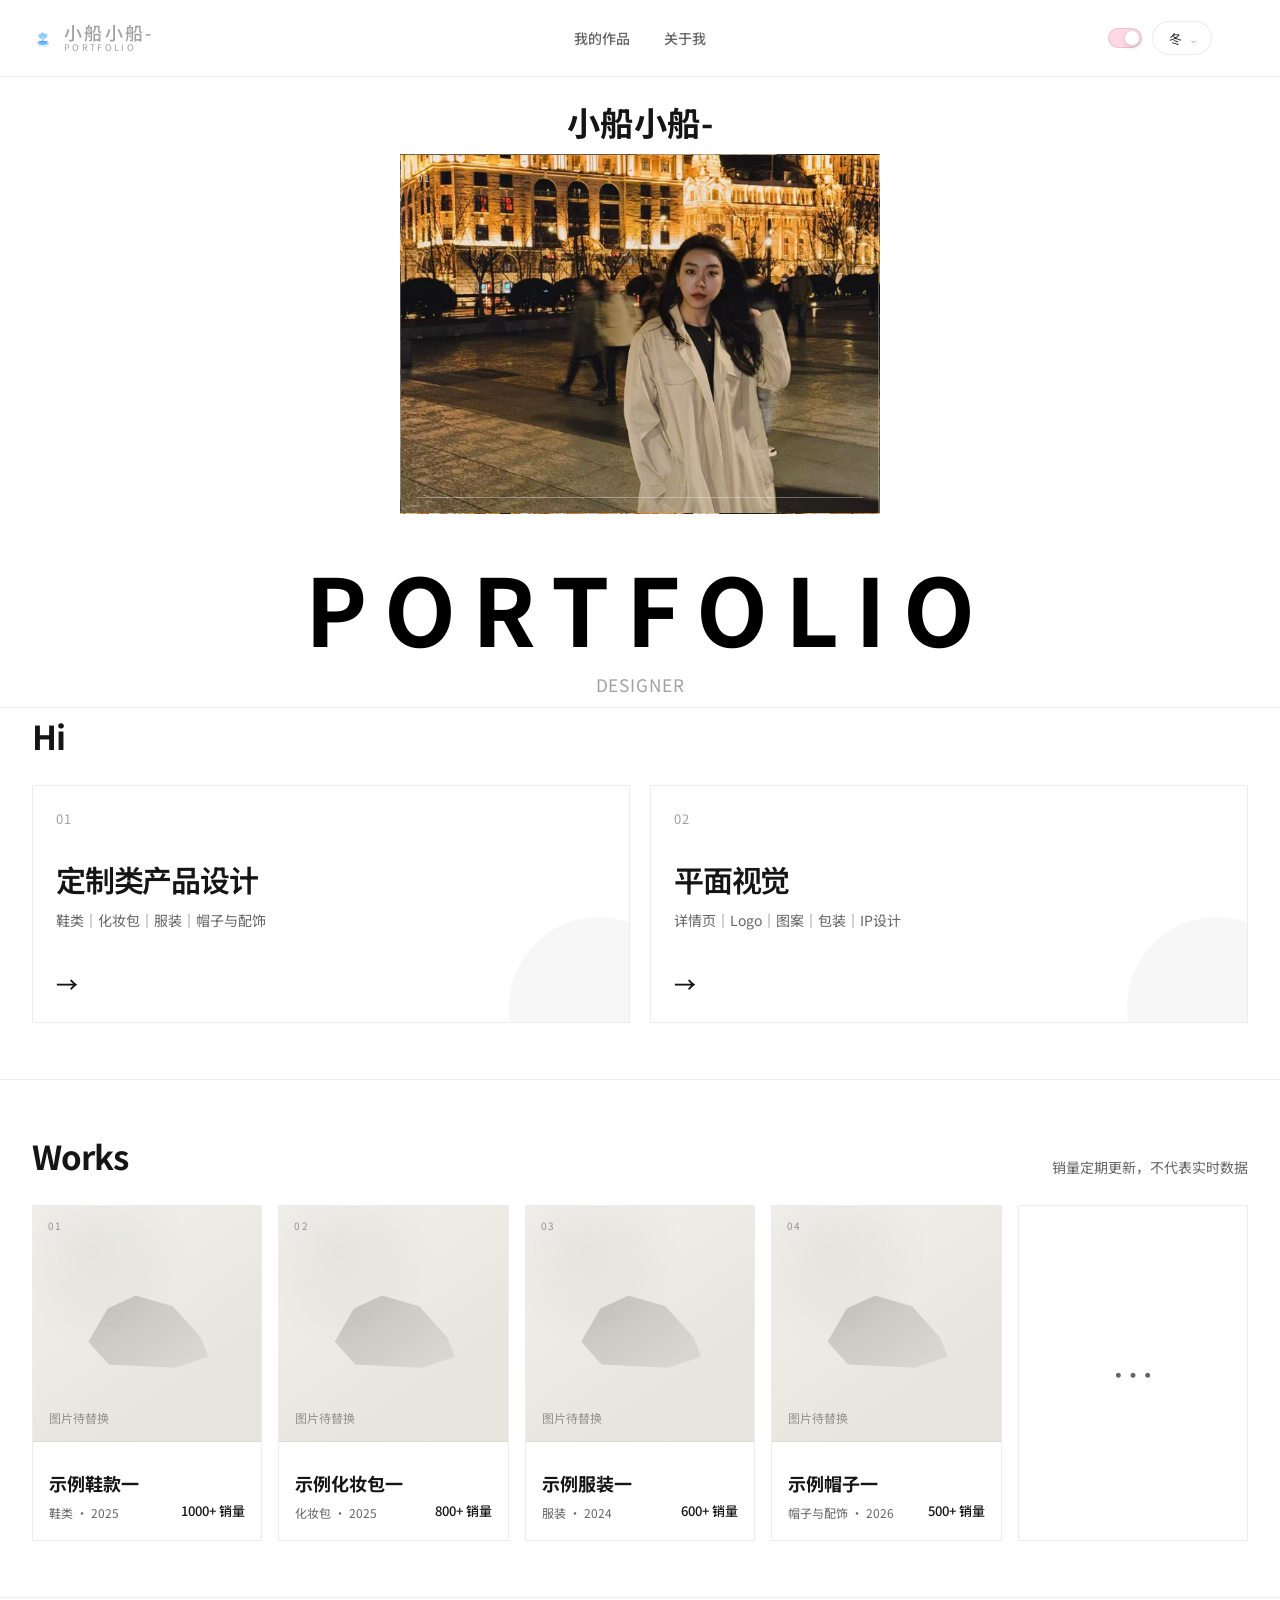
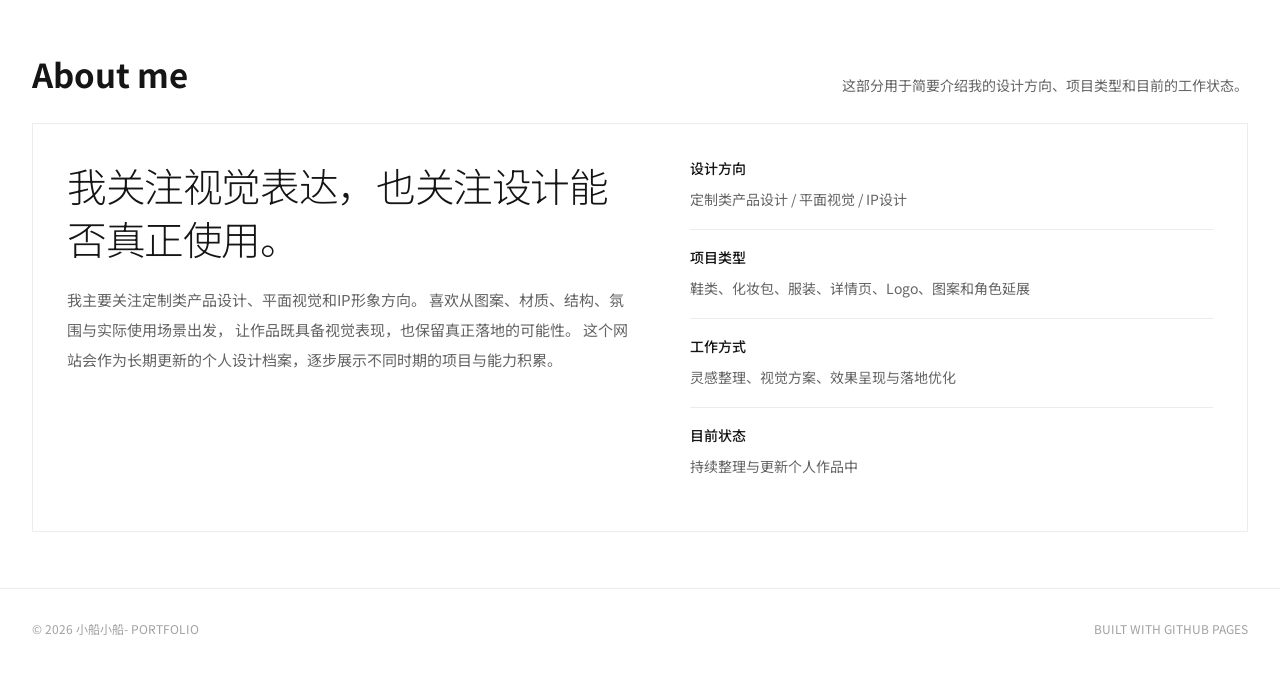
==== index.html @ ceacd6ca "Add files via upload" ====
<!DOCTYPE html>
<html lang="zh-CN">
<head>
  <meta charset="UTF-8">
  <meta name="viewport" content="width=device-width, initial-scale=1.0">
  <meta name="description" content="小船小船-个人设计作品集">
  <title>小船小船-｜设计作品集</title>
  <script>
    (() => {
      const navigation =
        performance.getEntriesByType &&
        performance.getEntriesByType("navigation")[0];

      if (navigation && navigation.type === "reload") {
        history.scrollRestoration = "manual";

        const returnToTop = () => {
          window.scrollTo(0, 0);
        };

        returnToTop();
        window.addEventListener("pageshow", returnToTop, { once: true });
        window.addEventListener("load", returnToTop, { once: true });
      }
    })();
  </script>
  <link rel="stylesheet" href="styles.css?v=20260802-two-categories-nav-v1">
  <link rel="icon" href="data:image/svg+xml,%3Csvg xmlns='http://www.w3.org/2000/svg' viewBox='0 0 64 64'%3E%3Cpath d='M13 46C15.5 49.5 21.5 52 32 52C42.5 52 48.5 49.5 51 46H13Z' fill='%236EB8FF'/%3E%3Cpath d='M18 41H46L42.5 46H21.5L18 41Z' fill='%234F9FFF'/%3E%3Cpath d='M31 18V41' stroke='%234F9FFF' stroke-width='3.6' stroke-linecap='round'/%3E%3Cpath d='M32 21C36 17.5 42 18.2 44.4 22.2C46.8 26.2 44.4 31.2 32 38C19.6 31.2 17.2 26.2 19.6 22.2C22 18.2 28 17.5 32 21Z' fill='%238ED0FF'/%3E%3Cpath d='M17 54C22 56.4 27 56.4 32 54' stroke='%23B6DEFF' stroke-width='2.8' stroke-linecap='round'/%3E%3Cpath d='M32 54C37 56.4 42 56.4 47 54' stroke='%23B6DEFF' stroke-width='2.8' stroke-linecap='round'/%3E%3Ccircle cx='32' cy='33' r='2.5' fill='%23FFF1B5'/%3E%3C/svg%3E">
</head>
<body>

<header class="site-header">
  <div class="container header-inner">
    <a class="header-brand" href="index.html" aria-label="返回首页">
  <span class="header-brand-icon" aria-hidden="true">
    <svg viewBox="0 0 64 64" fill="none" xmlns="http://www.w3.org/2000/svg">
      <path d="M13 46C15.5 49.5 21.5 52 32 52C42.5 52 48.5 49.5 51 46H13Z" fill="#6EB8FF"/>
      <path d="M18 41H46L42.5 46H21.5L18 41Z" fill="#4F9FFF"/>
      <path d="M31 18V41" stroke="#4F9FFF" stroke-width="3.6" stroke-linecap="round"/>
      <path d="M32 21C36 17.5 42 18.2 44.4 22.2C46.8 26.2 44.4 31.2 32 38C19.6 31.2 17.2 26.2 19.6 22.2C22 18.2 28 17.5 32 21Z" fill="#8ED0FF"/>
      <path d="M17 54C22 56.4 27 56.4 32 54" stroke="#B6DEFF" stroke-width="2.8" stroke-linecap="round"/>
      <path d="M32 54C37 56.4 42 56.4 47 54" stroke="#B6DEFF" stroke-width="2.8" stroke-linecap="round"/>
      <circle cx="32" cy="33" r="2.5" fill="#FFF1B5"/>
    </svg>
  </span>
  <span class="header-brand-text">
    <strong>小船小船-</strong>
    <span>PORTFOLIO</span>
  </span>
</a>

    <nav class="site-nav" id="siteNav">
      <a href="#categories">我的作品</a>
      <a href="#home-about">关于我</a>
    </nav>

    <div class="header-tools">
      <button class="season-switch" id="seasonSwitch" type="button" aria-label="切换飘散动效开关" aria-pressed="true">
        <span class="season-switch-track"><span class="season-switch-knob"></span></span>
      </button>
      <div class="season-dropdown" id="seasonDropdown">
        <button class="season-dropdown-trigger" id="seasonDropdownTrigger" type="button" aria-haspopup="listbox" aria-expanded="false">
          <span class="season-dropdown-label" id="seasonCurrentLabel">春</span>
          <span class="season-dropdown-arrow" aria-hidden="true">⌄</span>
        </button>
        <div class="season-dropdown-menu" id="seasonDropdownMenu" role="listbox" aria-label="选择季节">
          <button class="season-option" type="button" data-season="spring" role="option">春</button>
          <button class="season-option" type="button" data-season="summer" role="option">夏</button>
          <button class="season-option" type="button" data-season="autumn" role="option">秋</button>
          <button class="season-option" type="button" data-season="winter" role="option">冬</button>
        </div>
      </div>
    </div>

    <button class="menu-button" id="menuButton" type="button" aria-label="打开导航菜单">
      <span class="menu-line"></span>
    </button>
  </div>
</header>

<div
  class="season-effect-layer"
  id="seasonEffectLayer"
  aria-hidden="true"
></div>

<main id="top">

  <section class="hero">
    <div class="container hero-grid">
      <div class="hero-left">

        <h1 class="hero-name">小船小船-</h1>

        <div class="hero-photo-wrap">
          <div
            class="hero-photo"
            role="img"
            aria-label="首页个人照片"
          ></div>
          <div class="photo-bubble" id="photoBubble" hidden></div>
        </div>

        <div class="hero-lockup">
          <div class="hero-portfolio">PORTFOLIO</div>

          <div class="hero-meta">
            <span>Designer</span>
          </div>
        </div>

      </div>
    </div>
  </section>

  <section class="section" id="categories">
    <div class="container">
      <div class="section-header">
        <h2 class="section-title">Hi</h2>
      </div>

      <div class="category-grid">
        <a class="category-card" href="custom.html">
          <div class="category-number">01</div>
          <div class="category-content">
            <h3 class="category-name">定制类产品设计</h3>
            <p class="category-detail">鞋类｜化妆包｜服装｜帽子与配饰</p>
          </div>
          <div class="category-arrow">→</div>
        </a>

        <a class="category-card" href="visual.html">
          <div class="category-number">02</div>
          <div class="category-content">
            <h3 class="category-name">平面视觉</h3>
            <p class="category-detail">详情页｜Logo｜图案｜包装｜IP设计</p>
          </div>
          <div class="category-arrow">→</div>
        </a>

        
      </div>
    </div>
  </section>

  <section class="section featured-section" id="featured">
    <div class="container">
      <div class="section-header">
        <h2 class="section-title">Works</h2>
        <p class="section-description">
          销量定期更新，不代表实时数据
        </p>
      </div>

      <div
        class="product-grid"
        id="featuredProductGrid"
      ></div>

      <div
        class="products-empty"
        id="featuredProductsEmpty"
        hidden
      >
        精选产品正在整理中。
      </div>
    </div>
  </section>

  <section class="section" id="home-about">
    <div class="container">

      <div class="section-header">
        <h2 class="section-title">About me</h2>
        <p class="section-description">
          这部分用于简要介绍我的设计方向、项目类型和目前的工作状态。
        </p>
      </div>

      <div class="about-home-panel">
        <div class="about-home-grid">

          <div>
            <h3 class="about-home-title">
              我关注视觉表达，也关注设计能否真正使用。
            </h3>

            <p class="about-home-copy">
              我主要关注定制类产品设计、平面视觉和IP形象方向。
              喜欢从图案、材质、结构、氛围与实际使用场景出发，
              让作品既具备视觉表现，也保留真正落地的可能性。
              这个网站会作为长期更新的个人设计档案，逐步展示不同时期的项目与能力积累。
            </p>
          </div>

          <div class="about-home-list">

            <div class="about-home-item">
              <strong>设计方向</strong>
              <span>定制类产品设计 / 平面视觉 / IP设计</span>
            </div>

            <div class="about-home-item">
              <strong>项目类型</strong>
              <span>鞋类、化妆包、服装、详情页、Logo、图案和角色延展</span>
            </div>

            <div class="about-home-item">
              <strong>工作方式</strong>
              <span>灵感整理、视觉方案、效果呈现与落地优化</span>
            </div>

            <div class="about-home-item">
              <strong>目前状态</strong>
              <span>持续整理与更新个人作品中</span>
            </div>

          </div>
        </div>
      </div>

    </div>
  </section>


</main>

<footer class="site-footer">
  <div class="container footer-inner">
    <span>© <span id="currentYear"></span> 小船小船- PORTFOLIO</span>
    <span>BUILT WITH GITHUB PAGES</span>
  </div>
</footer>
<script src="script.js?v=20260801-bubble-random-cute-v1"></script>
<script src="seasonal-effects.js?v=20260801-home-update-v2"></script>
<script src="products-data.js?v=20260801-modal-v2"></script>
<script src="products-ui.js?v=20260801-home-update-v2"></script>

</body>
</html>
---- styles.css ----
@import url("https://fonts.googleapis.com/css2?family=Noto+Sans+SC:wght@300;400;500;600;700;800&display=swap");

:root {
  --font-sans: "Noto Sans SC", "Source Han Sans SC", "Noto Sans CJK SC", "思源黑体 CN", "思源黑体", "PingFang SC", "Microsoft YaHei", sans-serif;
  --weight-light: 300;
  --weight-regular: 400;
  --weight-medium: 500;
  --weight-semibold: 600;
  --weight-bold: 700;

  --bg: #f6f5f1;
  --bg-deep: #efede7;
  --panel: #ffffff;
  --panel-2: #f1efe9;

  --text: #171717;
  --text-soft: rgba(23, 23, 23, 0.62);
  --text-faint: rgba(23, 23, 23, 0.38);

  --line: rgba(23, 23, 23, 0.10);
  --line-strong: rgba(23, 23, 23, 0.20);
  --accent: #171717;

  --max-width: 1440px;
}

* {
  box-sizing: border-box;
}

html {
  scroll-behavior: smooth;
}

body {
  margin: 0;
  overflow-x: hidden;
  background:
    radial-gradient(circle at 72% 8%, rgba(255,255,255,0.035), transparent 30%),
    var(--bg);
  color: var(--text);
  font-family: var(--font-sans);
  font-weight: var(--weight-regular);
  font-synthesis: none;
  -webkit-font-smoothing: antialiased;
  -moz-osx-font-smoothing: grayscale;
}

body.menu-open {
  overflow: hidden;
}

a {
  color: inherit;
  text-decoration: none;
}

img {
  display: block;
  width: 100%;
}

button {
  color: inherit;
  font: inherit;
}

.container {
  width: min(var(--max-width), calc(100% - 64px));
  margin: 0 auto;
}

.site-header {
  position: sticky;
  top: 0;
  z-index: 100;
  background: rgba(11, 11, 14, 0.86);
  border-bottom: 1px solid var(--line);
  backdrop-filter: blur(16px);
}

.header-inner {
  min-height: 76px;
  display: flex;
  align-items: center;
  justify-content: space-between;
  gap: 32px;
}

.header-brand {
  display: inline-flex;
  align-items: baseline;
  gap: 12px;
  white-space: nowrap;
}

.header-brand strong {
  font-family: var(--font-sans);
  font-size: 22px;
  font-weight: var(--weight-medium);
}

.header-brand span {
  color: var(--text-faint);
  font-size: 9px;
  letter-spacing: 0.26em;
}

.site-nav {
  display: flex;
  align-items: center;
  gap: 34px;
}

.site-nav a {
  position: relative;
  color: var(--text-soft);
  font-size: 14px;
  transition: color 0.25s ease;
}

.site-nav a::after {
  content: "";
  position: absolute;
  left: 0;
  right: 100%;
  bottom: -9px;
  height: 1px;
  background: var(--text);
  transition: right 0.25s ease;
}

.site-nav a:hover,
.site-nav a[aria-current="page"] {
  color: var(--text);
}

.site-nav a:hover::after,
.site-nav a[aria-current="page"]::after {
  right: 0;
}

.menu-button {
  width: 42px;
  height: 42px;
  display: none;
  align-items: center;
  justify-content: center;
  padding: 0;
  background: transparent;
  border: 1px solid var(--line);
  border-radius: 50%;
  cursor: pointer;
}

.menu-line,
.menu-line::before,
.menu-line::after {
  width: 17px;
  height: 1px;
  display: block;
  background: var(--text);
}

.menu-line {
  position: relative;
}

.menu-line::before,
.menu-line::after {
  content: "";
  position: absolute;
  left: 0;
}

.menu-line::before { top: -5px; }
.menu-line::after { top: 5px; }

.hero {
  min-height: 520px;
  padding: 74px 0 64px;
  display: flex;
  align-items: center;
  border-bottom: 1px solid var(--line);
}

.hero-grid {
  width: 100%;
  display: grid;
  grid-template-columns: minmax(390px, 0.76fr) minmax(620px, 1.24fr);
  gap: clamp(72px, 8vw, 132px);
  align-items: center;
}

/*
  左侧新版式：
  上方为照片，下方为小型个人署名。
*/
.hero-left {
  padding-left: clamp(34px, 4vw, 72px);
  display: flex;
  flex-direction: column;
  align-items: flex-start;
  gap: 30px;
}

.hero-photo {
  position: relative;
  width: min(100%, 340px);
  aspect-ratio: 4 / 3;
  overflow: hidden;
  background:
    linear-gradient(
      to bottom,
      rgba(0, 0, 0, 0.02),
      rgba(0, 0, 0, 0.26)
    ),
    url("images/home-photo.jpg"),
    radial-gradient(
      circle at 38% 25%,
      rgba(255, 255, 255, 0.13),
      transparent 42%
    ),
    linear-gradient(
      145deg,
      #2b2b31,
      #111115 72%
    );
  background-position: center;
  background-size: cover;
  border: 1px solid var(--line);
}

.hero-photo::before {
  content: "01";
  position: absolute;
  top: 15px;
  left: 16px;
  color: var(--text-faint);
  font-size: 10px;
  letter-spacing: 0.14em;
}

.hero-photo::after {
  content: "";
  position: absolute;
  left: 16px;
  right: 16px;
  bottom: 15px;
  height: 1px;
  background: rgba(255, 255, 255, 0.13);
}

.hero-lockup {
  width: min(100%, 245px);
  min-height: 0;
  margin-left: clamp(42px, 4.6vw, 78px);
  padding: 0;
  display: flex;
  flex-direction: column;
  align-items: flex-start;
  justify-content: flex-start;
  border-left: 0;
}

.hero-name {
  margin: 0 0 11px;
  font-size: clamp(30px, 2.6vw, 42px);
  line-height: 1;
  font-weight: var(--weight-bold);
  letter-spacing: 0.015em;
}

.hero-portfolio {
  color: var(--text-soft);
  font-size: clamp(15px, 1.1vw, 18px);
  line-height: 1;
  letter-spacing: 0.30em;
}

.hero-meta {
  margin-top: 29px;
  display: flex;
  align-items: center;
  gap: 15px;
  color: var(--text-faint);
  font-size: 10px;
  letter-spacing: 0.13em;
  text-transform: uppercase;
}

.hero-meta span + span::before {
  content: "";
  width: 28px;
  height: 1px;
  display: inline-block;
  margin-right: 18px;
  vertical-align: middle;
  background: var(--line-strong);
}

.hero-kicker,
.eyebrow {
  margin-bottom: 18px;
  color: var(--text-faint);
  font-size: 12px;
  letter-spacing: 0.18em;
  text-transform: uppercase;
}

.hero-heading {
  max-width: 790px;
  margin: 0 0 27px;
  font-family: var(--font-sans);
  font-size: clamp(42px, 4.6vw, 70px);
  line-height: 1.18;
  font-weight: var(--weight-light);
  letter-spacing: -0.045em;
}

.hero-description {
  max-width: 650px;
  margin: 0 0 32px;
  color: var(--text-soft);
  font-size: 16px;
  line-height: 2;
}

.hero-actions {
  display: flex;
  align-items: center;
  gap: 14px;
  flex-wrap: wrap;
}

.button {
  min-width: 140px;
  min-height: 48px;
  display: inline-flex;
  align-items: center;
  justify-content: center;
  gap: 11px;
  padding: 0 22px;
  border: 1px solid var(--line);
  border-radius: 999px;
  font-size: 14px;
  transition:
    transform 0.25s ease,
    background 0.25s ease,
    border-color 0.25s ease;
}

.button:hover {
  transform: translateY(-2px);
  background: var(--panel);
  border-color: var(--line-strong);
}

.button-primary {
  color: #111;
  background: var(--text);
  border-color: var(--text);
}

.button-primary:hover {
  background: #fff;
  border-color: #fff;
}

.section {
  padding: 64px 0;
}

.section-header {
  margin-bottom: 28px;
  display: flex;
  align-items: flex-end;
  justify-content: space-between;
  gap: 36px;
}

.section-title {
  margin: 0;
  font-size: 33px;
  line-height: 1.25;
  font-weight: var(--weight-bold);
  letter-spacing: -0.03em;
}

.section-description {
  max-width: 600px;
  margin: 0;
  color: var(--text-soft);
  font-size: 14px;
  line-height: 1.85;
}

.category-grid {
  display: grid;
  grid-template-columns: repeat(4, 1fr);
  gap: 17px;
}

.category-card {
  position: relative;
  min-height: 255px;
  padding: 23px;
  display: flex;
  flex-direction: column;
  justify-content: space-between;
  overflow: hidden;
  background: linear-gradient(180deg, #16161b 0%, #101014 100%);
  border: 1px solid var(--line);
  transition:
    transform 0.3s ease,
    background 0.3s ease,
    border-color 0.3s ease;
}

.category-card::after {
  content: "";
  position: absolute;
  right: -60px;
  bottom: -75px;
  width: 180px;
  height: 180px;
  border-radius: 50%;
  background: rgba(255,255,255,0.025);
  transition: transform 0.35s ease, background 0.35s ease;
}

.category-card:hover {
  transform: translateY(-5px);
  background: linear-gradient(180deg, #1a1a20 0%, #121217 100%);
  border-color: var(--line-strong);
}

.category-card:hover::after {
  transform: scale(1.25);
  background: rgba(255,255,255,0.045);
}

.category-number,
.category-content,
.category-arrow {
  position: relative;
  z-index: 2;
}

.category-number {
  color: var(--text-faint);
  font-size: 13px;
  letter-spacing: 0.10em;
}

.category-name {
  margin: 0 0 12px;
  font-size: 30px;
  line-height: 1.15;
  font-weight: var(--weight-semibold);
  letter-spacing: -0.04em;
}

.category-detail {
  margin: 0;
  color: var(--text-soft);
  font-size: 14px;
  line-height: 1.8;
}

.category-arrow {
  color: var(--accent);
  font-size: 22px;
  transition: transform 0.25s ease;
}

.category-card:hover .category-arrow {
  transform: translateX(7px);
}

.featured-section {
  background: var(--bg-deep);
  border-top: 1px solid var(--line);
  border-bottom: 1px solid var(--line);
}

.product-grid {
  display: grid;
  grid-template-columns: repeat(4, minmax(0, 1fr));
  gap: 14px;
}

.product-card {
  overflow: hidden;
  background: var(--panel);
  border: 1px solid var(--line);
  transition: transform 0.3s ease, border-color 0.3s ease;
}

.product-card:hover {
  transform: translateY(-5px);
  border-color: var(--line-strong);
}

.product-image {
  position: relative;
  aspect-ratio: 1 / 1.05;
  overflow: hidden;
  background:
    radial-gradient(circle at 24% 18%, rgba(214,208,196,0.18), transparent 36%),
    linear-gradient(145deg, #29292f, #111115 70%);
  border-bottom: 1px solid var(--line);
}

.product-index {
  position: absolute;
  top: 15px;
  left: 15px;
  z-index: 4;
  color: var(--text-faint);
  font-size: 10px;
  letter-spacing: 0.12em;
}

.product-placeholder {
  position: absolute;
  left: 50%;
  top: 52%;
  width: 74%;
  height: 54%;
  transform: translate(-50%, -50%);
  background: linear-gradient(140deg, #5b5b5b, #151515 72%);
  clip-path: polygon(
    3% 64%, 18% 35%, 40% 23%, 69% 34%,
    91% 62%, 99% 81%, 72% 91%, 20% 88%
  );
  filter: drop-shadow(0 24px 20px rgba(0,0,0,0.55));
}

.product-card:nth-child(2n) .product-placeholder {
  background: linear-gradient(140deg, #747474, #1a1a1a 72%);
}

.product-card:nth-child(3n) .product-placeholder {
  transform: translate(-50%, -50%) rotate(-4deg);
}

.product-info {
  padding: 15px 15px 17px;
}

.product-title {
  margin: 0 0 8px;
  font-size: 16px;
  line-height: 1.4;
  font-weight: var(--weight-medium);
}

.product-meta {
  display: flex;
  align-items: center;
  justify-content: space-between;
  gap: 12px;
  color: var(--text-soft);
  font-size: 11px;
}

.method-grid {
  display: grid;
  grid-template-columns: 1.25fr repeat(3, 1fr);
  gap: 16px;
}

.method-intro,
.method-card {
  min-height: 260px;
  padding: 28px;
  border: 1px solid var(--line);
  background: var(--panel);
}

.method-intro {
  display: flex;
  flex-direction: column;
  justify-content: space-between;
  background: var(--text);
  color: #111;
}

.method-intro h3 {
  max-width: 420px;
  margin: 0;
  font-family: var(--font-sans);
  font-size: clamp(34px, 3vw, 50px);
  line-height: 1.25;
  font-weight: var(--weight-light);
}

.method-intro p,
.method-card p {
  margin: 0;
  font-size: 13px;
  line-height: 1.9;
}

.method-intro p {
  max-width: 420px;
  color: rgba(17,17,17,0.62);
}

.method-card {
  display: flex;
  flex-direction: column;
}

.method-index {
  margin-bottom: auto;
  color: var(--text-faint);
  font-size: 11px;
  letter-spacing: 0.12em;
}

.method-card h3 {
  margin: 0 0 14px;
  font-size: 22px;
  font-weight: var(--weight-semibold);
}

.method-card p {
  color: var(--text-soft);
}

.about-strip {
  padding: 78px 0 90px;
  border-top: 1px solid var(--line);
}

.about-grid {
  display: grid;
  grid-template-columns: 0.85fr 1.35fr;
  gap: 90px;
  align-items: start;
}

.about-label {
  color: var(--text-faint);
  font-size: 11px;
  letter-spacing: 0.16em;
  text-transform: uppercase;
}

.about-title {
  max-width: 820px;
  margin: 0 0 24px;
  font-family: var(--font-sans);
  font-size: clamp(38px, 4.1vw, 64px);
  line-height: 1.24;
  font-weight: var(--weight-light);
  letter-spacing: -0.04em;
}

.about-copy {
  max-width: 720px;
  margin: 0;
  color: var(--text-soft);
  font-size: 15px;
  line-height: 2;
}



/* =========================
   首页关于我（恢复第一版排版）
========================= */

.about-home-panel {
  padding: 34px;
  background: linear-gradient(180deg, #141419 0%, #101014 100%);
  border: 1px solid var(--line);
}

.about-home-grid {
  display: grid;
  grid-template-columns: 1.08fr 1fr;
  gap: 58px;
}

.about-home-title {
  max-width: 570px;
  margin: 0 0 20px;
  font-family: var(--font-sans);
  font-size: clamp(30px, 3.1vw, 49px);
  line-height: 1.35;
  font-weight: var(--weight-light);
  letter-spacing: -0.035em;
}

.about-home-copy {
  max-width: 650px;
  margin: 0;
  color: var(--text-soft);
  font-size: 15px;
  line-height: 2;
}

.about-home-list {
  display: grid;
  gap: 0;
}

.about-home-item {
  padding: 17px 0;
  border-bottom: 1px solid var(--line);
}

.about-home-item:first-child {
  padding-top: 0;
}

.about-home-item:last-child {
  border-bottom: 0;
}

.about-home-item strong {
  display: block;
  margin-bottom: 8px;
  font-size: 14px;
  font-weight: 500;
}

.about-home-item span {
  color: var(--text-soft);
  font-size: 14px;
  line-height: 1.8;
}

.site-footer {
  padding: 31px 0 40px;
  color: var(--text-faint);
  font-size: 12px;
  border-top: 1px solid var(--line);
}

.footer-inner {
  display: flex;
  align-items: center;
  justify-content: space-between;
  gap: 30px;
}

.page-hero {
  padding: 80px 0 56px;
  border-bottom: 1px solid var(--line);
}

.breadcrumb {
  margin-bottom: 28px;
  color: var(--text-faint);
  font-size: 12px;
  letter-spacing: 0.08em;
}

.page-title {
  max-width: 900px;
  margin: 0 0 22px;
  font-family: var(--font-sans);
  font-size: clamp(48px, 5.5vw, 82px);
  line-height: 1.08;
  font-weight: var(--weight-light);
  letter-spacing: -0.05em;
}

.page-intro {
  max-width: 680px;
  margin: 0;
  color: var(--text-soft);
  font-size: 16px;
  line-height: 2;
}

.subcategory-grid {
  display: grid;
  grid-template-columns: repeat(4, 1fr);
  gap: 16px;
}

.subcategory-card {
  min-height: 230px;
  padding: 24px;
  display: flex;
  flex-direction: column;
  justify-content: space-between;
  background: var(--panel);
  border: 1px solid var(--line);
}

.subcategory-card span {
  color: var(--text-faint);
  font-size: 11px;
  letter-spacing: 0.12em;
}

.subcategory-card h2 {
  margin: 0 0 12px;
  font-size: 28px;
  font-weight: var(--weight-semibold);
}

.subcategory-card p {
  margin: 0;
  color: var(--text-soft);
  font-size: 14px;
  line-height: 1.8;
}

.placeholder-grid {
  display: grid;
  grid-template-columns: repeat(3, 1fr);
  gap: 16px;
}

.placeholder-card {
  min-height: 290px;
  padding: 22px;
  display: flex;
  flex-direction: column;
  justify-content: flex-end;
  background:
    radial-gradient(circle at 30% 20%, rgba(255,255,255,0.09), transparent 40%),
    linear-gradient(145deg, #26262d, #101014 72%);
  border: 1px solid var(--line);
}

.placeholder-card h3 {
  margin: 0 0 7px;
  font-size: 20px;
  font-weight: var(--weight-medium);
}

.placeholder-card p {
  margin: 0;
  color: var(--text-soft);
  font-size: 13px;
  line-height: 1.7;
}

.about-page-grid {
  display: grid;
  grid-template-columns: 0.9fr 1.3fr;
  gap: 80px;
}

.about-facts {
  display: grid;
  gap: 0;
}

.about-fact {
  padding: 18px 0;
  border-top: 1px solid var(--line);
}

.about-fact strong {
  display: block;
  margin-bottom: 7px;
  font-size: 14px;
}

.about-fact span {
  color: var(--text-soft);
  font-size: 14px;
  line-height: 1.8;
}

@media (max-width: 1180px) {
  .hero-grid {
    grid-template-columns: 1fr;
    gap: 54px;
  }

  .hero-left {
    padding-left: 0;
    max-width: 420px;
  }

  .hero-lockup {
    margin-left: 52px;
  }

  .category-grid,
  .subcategory-grid {
    grid-template-columns: repeat(2, 1fr);
  }

  .product-grid {
    grid-template-columns: repeat(3, 1fr);
  }

  .method-grid {
    grid-template-columns: repeat(2, 1fr);
  }

  .placeholder-grid {
    grid-template-columns: repeat(2, 1fr);
  }

  .about-grid,
  .about-page-grid,
  .about-home-grid {
    gap: 54px;
  }
}

@media (max-width: 760px) {
  .container {
    width: min(100%, calc(100% - 28px));
  }

  .header-inner {
    min-height: 70px;
  }

  .site-nav {
    position: fixed;
    top: 70px;
    left: 0;
    right: 0;
    max-height: 0;
    overflow: hidden;
    display: flex;
    align-items: flex-start;
    flex-direction: column;
    gap: 0;
    background: var(--bg);
    border-bottom: 1px solid var(--line);
    transition: max-height 0.35s ease;
  }

  .site-nav.open {
    max-height: 320px;
  }

  .site-nav a {
    width: 100%;
    padding: 18px 22px;
    border-top: 1px solid var(--line);
  }

  .site-nav a::after {
    display: none;
  }

  .menu-button {
    display: inline-flex;
  }

  .hero {
    min-height: auto;
    padding: 52px 0 46px;
  }

  .hero-grid {
    gap: 44px;
  }

  .hero-left {
    width: 100%;
    max-width: 390px;
    padding-left: 0;
    gap: 24px;
  }

  .hero-photo {
    width: 100%;
  }

  .hero-lockup {
    width: 230px;
    margin-left: 28px;
  }

  .hero-name {
    font-size: 33px;
  }

  .hero-heading {
    font-size: 41px;
  }

  .hero-description {
    font-size: 15px;
  }

  .section {
    padding: 46px 0;
  }

  .section-header {
    align-items: flex-start;
    flex-direction: column;
    gap: 14px;
  }

  .section-title {
    font-size: 29px;
  }

  .category-grid,
  .subcategory-grid,
  .product-grid,
  .method-grid,
  .placeholder-grid,
  .about-grid,
  .about-page-grid,
  .about-home-grid {
    grid-template-columns: 1fr;
  }

  .category-card,
  .subcategory-card {
    min-height: 220px;
  }

  .product-grid {
    gap: 12px;
  }

  .product-image {
    aspect-ratio: 1 / 0.82;
  }

  .method-intro,
  .method-card {
    min-height: 240px;
  }

  .page-hero {
    padding: 58px 0 44px;
  }

  .page-title {
    font-size: 50px;
  }

  #home-about .section-header {
    margin-bottom: 18px;
  }

  .about-home-panel {
    padding: 23px;
  }

  .footer-inner {
    align-items: flex-start;
    flex-direction: column;
    gap: 10px;
  }
}


/* 全站思源黑体字重层级 */
p,
span,
a,
button {
  font-family: var(--font-sans);
}

.hero-kicker,
.eyebrow,
.hero-portfolio,
.hero-meta,
.category-number,
.product-index,
.product-meta,
.breadcrumb,
.about-label,
.section-description,
.category-detail,
.page-intro,
.about-copy,
.about-home-copy,
.about-home-item span {
  font-weight: var(--weight-regular);
}

.site-nav a,
.button,
.category-arrow,
.about-home-item strong,
.about-fact strong {
  font-weight: var(--weight-medium);
}


/* 首页精选区域：最终网格覆盖，防止旧样式或缓存导致列数错误 */
.product-grid {
  grid-template-columns: repeat(4, minmax(0, 1fr)) !important;
}

@media (max-width: 1100px) {
  .product-grid {
    grid-template-columns: repeat(2, minmax(0, 1fr)) !important;
  }
}

@media (max-width: 760px) {
  .product-grid {
    grid-template-columns: 1fr !important;
  }
}


/* =========================
   全站产品卡片
========================= */

.product-grid,
.custom-product-grid {
  display: grid;
  grid-template-columns:
    repeat(4, minmax(0, 1fr));
  gap: 16px;
}

.portfolio-product-card {
  min-width: 0;
  padding: 0;
  overflow: hidden;
  color: inherit;
  text-align: left;
  background: var(--panel);
  border: 1px solid var(--line);
  cursor: pointer;
  transition:
    transform 0.3s ease,
    background 0.3s ease,
    border-color 0.3s ease;
}

.portfolio-product-card:hover {
  transform: translateY(-5px);
  background: var(--panel-2);
  border-color: var(--line-strong);
}

.portfolio-product-image {
  position: relative;
  aspect-ratio: 1 / 1.03;
  overflow: hidden;
  background:
    radial-gradient(
      circle at 25% 18%,
      rgba(255, 255, 255, 0.11),
      transparent 38%
    ),
    linear-gradient(
      145deg,
      #27272d,
      #101014 72%
    );
  border-bottom: 1px solid var(--line);
}

.portfolio-product-image img {
  width: 100%;
  height: 100%;
  object-fit: cover;
}

.portfolio-product-rank {
  position: absolute;
  top: 15px;
  left: 15px;
  z-index: 3;
  color: var(--text-faint);
  font-size: 10px;
  line-height: 1;
  letter-spacing: 0.12em;
}

.portfolio-product-placeholder,
.drawer-image-placeholder {
  width: 100%;
  height: 100%;
  display: flex;
  align-items: center;
  justify-content: center;
  color: var(--text-faint);
  font-size: 12px;
}

.portfolio-product-placeholder::before {
  content: "";
  width: 56%;
  height: 46%;
  background:
    linear-gradient(
      145deg,
      rgba(255, 255, 255, 0.24),
      rgba(255, 255, 255, 0.03)
    );
  clip-path:
    polygon(
      4% 67%,
      19% 36%,
      41% 24%,
      70% 34%,
      92% 63%,
      98% 81%,
      72% 91%,
      20% 88%
    );
  filter:
    drop-shadow(
      0 22px 18px
      rgba(0, 0, 0, 0.45)
    );
}

.portfolio-product-placeholder span {
  position: absolute;
  left: 16px;
  bottom: 15px;
}

.portfolio-product-info {
  min-height: 98px;
  padding: 17px 16px 18px;
  display: grid;
  grid-template-columns:
    minmax(0, 1fr) auto;
  gap: 18px;
  align-items: end;
}

.portfolio-product-left {
  min-width: 0;
}

.portfolio-product-name {
  margin: 0 0 8px;
  overflow: hidden;
  font-size: 18px;
  line-height: 1.35;
  font-weight: var(--weight-bold);
  text-overflow: ellipsis;
  white-space: nowrap;
}

.portfolio-product-meta {
  color: var(--text-soft);
  font-size: 12px;
  line-height: 1.5;
  font-weight: var(--weight-regular);
}

.portfolio-product-sales {
  padding-bottom: 1px;
  color: var(--text);
  font-size: 13px;
  line-height: 1.5;
  font-weight: var(--weight-medium);
  white-space: nowrap;
}

.products-empty {
  padding: 90px 20px;
  color: var(--text-soft);
  text-align: center;
  background: var(--panel);
  border: 1px solid var(--line);
  font-size: 14px;
}

/* =========================
   定制类产品页面
========================= */

.custom-page-head {
  padding: 72px 0 52px;
  border-bottom: 1px solid var(--line);
}

.custom-page-head .breadcrumb {
  margin-bottom: 34px;
  display: flex;
  align-items: center;
  gap: 10px;
}

.custom-head-grid {
  display: grid;
  grid-template-columns: 1.1fr 0.9fr;
  gap: 80px;
  align-items: end;
}

.custom-page-title {
  margin: 0;
  font-size: clamp(48px, 5.4vw, 82px);
  line-height: 1.08;
  font-weight: var(--weight-light);
  letter-spacing: -0.045em;
}

.custom-page-intro {
  max-width: 590px;
  margin: 0;
  color: var(--text-soft);
  font-size: 15px;
  line-height: 2;
}

.custom-products-section {
  min-height: 620px;
  padding: 38px 0 84px;
}

.custom-filter {
  margin-bottom: 34px;
  display: flex;
  align-items: center;
  gap: 10px;
  overflow-x: auto;
  scrollbar-width: none;
}

.custom-filter::-webkit-scrollbar {
  display: none;
}

.custom-filter-button {
  flex: 0 0 auto;
  min-height: 42px;
  padding: 0 20px;
  color: var(--text-soft);
  background: transparent;
  border: 1px solid var(--line);
  border-radius: 999px;
  font-size: 14px;
  font-weight: var(--weight-medium);
  cursor: pointer;
  transition:
    color 0.25s ease,
    background 0.25s ease,
    border-color 0.25s ease;
}

.custom-filter-button:hover {
  color: var(--text);
  border-color: var(--line-strong);
}

.custom-filter-button.active {
  color: #111;
  background: var(--text);
  border-color: var(--text);
}

/* =========================
   产品详情居中弹窗
========================= */

body.modal-open {
  overflow: hidden;
}

.product-modal-layer[hidden] {
  display: none;
}

.product-modal-layer {
  position: fixed;
  inset: 0;
  z-index: 300;
}

.product-modal-backdrop {
  position: absolute;
  inset: 0;
  width: 100%;
  height: 100%;
  padding: 0;
  background: rgba(0, 0, 0, 0);
  border: 0;
  transition: background 0.3s ease;
}

.product-modal {
  --modal-shift-x: 0px;
  --modal-shift-y: 0px;

  position: absolute;
  top: 50%;
  left: 50%;
  width: min(620px, calc(100vw - 48px));
  max-height: min(88vh, 860px);
  overflow-y: auto;
  background: #101014;
  border: 1px solid var(--line-strong);
  box-shadow:
    0 28px 90px
    rgba(0, 0, 0, 0.56);
  opacity: 0;
  transform:
    translate(
      calc(-50% + var(--modal-shift-x)),
      calc(-50% + var(--modal-shift-y))
    )
    scale(0.46);
  transition:
    transform 0.3s cubic-bezier(0.2, 0.8, 0.2, 1),
    opacity 0.22s ease;
}

.product-modal-layer.open
.product-modal-backdrop {
  background: rgba(0, 0, 0, 0.68);
}

.product-modal-layer.open
.product-modal {
  opacity: 1;
  transform:
    translate(-50%, -50%)
    scale(1);
}

.product-modal-close {
  position: absolute;
  top: 16px;
  right: 16px;
  z-index: 6;
  width: 44px;
  height: 44px;
  padding: 0;
  background: rgba(15, 15, 18, 0.82);
  border: 1px solid var(--line-strong);
  border-radius: 50%;
  cursor: pointer;
  backdrop-filter: blur(12px);
}

.product-modal-close span {
  position: absolute;
  top: 50%;
  left: 50%;
  width: 17px;
  height: 1px;
  background: var(--text);
}

.product-modal-close
span:first-child {
  transform:
    translate(-50%, -50%)
    rotate(45deg);
}

.product-modal-close
span:last-child {
  transform:
    translate(-50%, -50%)
    rotate(-45deg);
}

.modal-carousel {
  position: relative;
  aspect-ratio: 1 / 0.78;
  overflow: hidden;
  background:
    radial-gradient(
      circle at 26% 18%,
      rgba(255, 255, 255, 0.10),
      transparent 38%
    ),
    #18181e;
  border-bottom: 1px solid var(--line);
}

.modal-slide {
  width: 100%;
  height: 100%;
  touch-action: pan-y;
  cursor: grab;
  user-select: none;
}

.modal-slide:active {
  cursor: grabbing;
}

.modal-slide img {
  width: 100%;
  height: 100%;
  object-fit: cover;
  pointer-events: none;
  user-select: none;
}

.modal-image-placeholder {
  width: 100%;
  height: 100%;
  display: flex;
  align-items: center;
  justify-content: center;
  color: var(--text-faint);
  font-size: 12px;
}

.modal-carousel-button {
  position: absolute;
  top: 50%;
  z-index: 4;
  width: 42px;
  height: 42px;
  padding: 0;
  color: var(--text);
  background: rgba(10, 10, 12, 0.72);
  border: 1px solid var(--line-strong);
  border-radius: 50%;
  cursor: pointer;
  transform: translateY(-50%);
  backdrop-filter: blur(10px);
}

.modal-carousel-button.previous {
  left: 16px;
}

.modal-carousel-button.next {
  right: 16px;
}

.modal-carousel-count {
  position: absolute;
  left: 17px;
  bottom: 17px;
  z-index: 4;
  color: var(--text-soft);
  font-size: 11px;
  letter-spacing: 0.10em;
}

.modal-carousel-dots {
  position: absolute;
  right: 17px;
  bottom: 20px;
  z-index: 4;
  display: flex;
  align-items: center;
  gap: 7px;
}

.modal-carousel-dot {
  width: 18px;
  height: 2px;
  padding: 0;
  background:
    rgba(255, 255, 255, 0.26);
  border: 0;
  cursor: pointer;
}

.modal-carousel-dot.active {
  background: var(--text);
}

.product-modal-content {
  padding: 30px 34px 40px;
}

.product-modal-name {
  margin: 0 56px 7px 0;
  font-size: clamp(29px, 3vw, 42px);
  line-height: 1.25;
  font-weight: var(--weight-bold);
  letter-spacing: -0.025em;
}

.product-modal-meta {
  margin-bottom: 28px;
  color: var(--text-soft);
  font-size: 12px;
  line-height: 1.7;
  font-weight: var(--weight-regular);
}

.product-modal-field {
  padding: 19px 0;
  border-top: 1px solid var(--line);
}

.product-modal-field.concept {
  padding-bottom: 4px;
}

.product-modal-label {
  margin-bottom: 9px;
  color: var(--text-faint);
  font-size: 11px;
  line-height: 1.5;
  letter-spacing: 0.08em;
}

.product-modal-value {
  color: var(--text);
  font-size: 15px;
  line-height: 1.7;
  font-weight: var(--weight-medium);
}

.product-modal-concept {
  max-width: 540px;
  margin: 0;
  color: var(--text-soft);
  font-size: 15px;
  line-height: 2;
}

@media (max-width: 1120px) {
  .product-grid,
  .custom-product-grid {
    grid-template-columns:
      repeat(2, minmax(0, 1fr));
  }

  .custom-head-grid {
    grid-template-columns: 1fr;
    gap: 24px;
  }
}

@media (max-width: 760px) {
  .product-grid,
  .custom-product-grid {
    grid-template-columns: 1fr;
  }

  .portfolio-product-image {
    aspect-ratio: 1 / 0.82;
  }

  .custom-page-head {
    padding: 52px 0 38px;
  }

  .custom-page-title {
    font-size: 46px;
  }

  .custom-page-intro {
    font-size: 14px;
  }

  .custom-products-section {
    padding: 28px 0 58px;
  }

  .custom-filter {
    width: calc(100% + 14px);
    margin-bottom: 24px;
    padding-right: 14px;
  }

  .product-modal {
    width: calc(100vw - 28px);
    max-height: calc(100vh - 28px);
  }

  .modal-carousel {
    aspect-ratio: 1 / 0.9;
  }

  .modal-carousel-button {
    display: none;
  }

  .product-modal-content {
    padding: 25px 20px 34px;
  }

  .product-modal-name {
    margin-right: 48px;
    font-size: 30px;
  }
}

/* =========================
   全站浅色主题
========================= */

body {
  background:
    radial-gradient(
      circle at 72% 8%,
      rgba(23, 23, 23, 0.025),
      transparent 30%
    ),
    var(--bg);
}

.site-header {
  background: rgba(246, 245, 241, 0.90);
}

.button-primary,
.custom-filter-button.active {
  color: #ffffff;
  background: #171717;
  border-color: #171717;
}

.button-primary:hover {
  color: #ffffff;
  background: #000000;
  border-color: #000000;
}

.category-card {
  background: #ffffff;
}

.category-card::after {
  background: rgba(23, 23, 23, 0.025);
}

.category-card:hover {
  background: #f1efe9;
}

.category-card:hover::after {
  background: rgba(23, 23, 23, 0.045);
}

.product-image,
.portfolio-product-image,
.placeholder-card {
  background:
    radial-gradient(
      circle at 25% 18%,
      rgba(23, 23, 23, 0.05),
      transparent 38%
    ),
    linear-gradient(
      145deg,
      #f4f2ed,
      #e8e5de 72%
    );
}

.product-placeholder,
.portfolio-product-placeholder::before {
  background:
    linear-gradient(
      145deg,
      rgba(23, 23, 23, 0.20),
      rgba(23, 23, 23, 0.045)
    );
  filter:
    drop-shadow(
      0 18px 16px
      rgba(23, 23, 23, 0.12)
    );
}

.product-card:nth-child(2n)
.product-placeholder {
  background:
    linear-gradient(
      145deg,
      rgba(23, 23, 23, 0.25),
      rgba(23, 23, 23, 0.06)
    );
}

.about-home-panel {
  background: #ffffff;
}

.method-intro {
  color: #ffffff;
  background: #171717;
}

.method-intro p {
  color: rgba(255, 255, 255, 0.66);
}

.product-modal {
  background: #ffffff;
  box-shadow:
    0 28px 90px
    rgba(23, 23, 23, 0.24);
}

.product-modal-layer.open
.product-modal-backdrop {
  background: rgba(236, 233, 225, 0.76);
}

.product-modal-close {
  background: rgba(255, 255, 255, 0.88);
}

.modal-carousel {
  background:
    radial-gradient(
      circle at 26% 18%,
      rgba(23, 23, 23, 0.05),
      transparent 38%
    ),
    #f1efe9;
}

.modal-carousel-button {
  color: #171717;
  background: rgba(255, 255, 255, 0.84);
}

.modal-carousel-dot {
  background: rgba(23, 23, 23, 0.22);
}

.modal-carousel-dot.active {
  background: #171717;
}

/* =========================
   首页极简居中首屏
========================= */

.hero {
  min-height: 650px;
  padding: 72px 0 76px;
}

.hero-grid {
  display: flex;
  align-items: center;
  justify-content: center;
}

.hero-left {
  width: min(100%, 420px);
  padding-left: 0;
  align-items: center;
  gap: 32px;
  text-align: center;
}

.hero-photo {
  width: min(100%, 380px);
  background:
    linear-gradient(
      to bottom,
      rgba(255, 255, 255, 0),
      rgba(23, 23, 23, 0.08)
    ),
    url("images/home-photo.jpg"),
    #e8e5de;
  background-position: center;
  background-size: cover;
  border-color: var(--line);
}

.hero-photo::before {
  color: rgba(255, 255, 255, 0.72);
}

.hero-photo::after {
  background: rgba(255, 255, 255, 0.34);
}

.hero-lockup {
  width: 100%;
  margin-left: 0;
  align-items: center;
  text-align: center;
}

.hero-name {
  margin-bottom: 12px;
}

.hero-meta {
  justify-content: center;
}

.site-footer {
  background: var(--bg-deep);
}

@media (max-width: 760px) {
  .site-nav {
    background: rgba(255, 255, 255, 0.97);
  }

  .hero {
    min-height: auto;
    padding: 52px 0 58px;
  }

  .hero-left {
    width: min(100%, 360px);
  }

  .hero-photo {
    width: min(100%, 330px);
  }
}

/* =========================
   首页四季动效
========================= */

.season-toggle {
  position: relative;
  z-index: 103;
  min-height: 32px;
  display: inline-flex;
  align-items: center;
  gap: 9px;
  padding: 0;
  color: var(--text-soft);
  background: transparent;
  border: 0;
  cursor: pointer;
  white-space: nowrap;
}

.season-toggle-label {
  font-size: 11px;
  font-weight: var(--weight-regular);
  letter-spacing: 0.02em;
  transition: color 0.25s ease;
}

.season-toggle-track {
  position: relative;
  width: 34px;
  height: 19px;
  display: block;
  flex: 0 0 auto;
  background: #f2cfd8;
  border: 1px solid rgba(23, 23, 23, 0.12);
  border-radius: 999px;
  transition:
    background 0.25s ease,
    border-color 0.25s ease;
}

.season-toggle-knob {
  position: absolute;
  top: 3px;
  left: 17px;
  width: 11px;
  height: 11px;
  background: #ffffff;
  border-radius: 50%;
  box-shadow:
    0 1px 4px
    rgba(23, 23, 23, 0.20);
  transition:
    left 0.25s ease,
    background 0.25s ease;
}

.season-toggle:hover
.season-toggle-label {
  color: var(--text);
}

.season-toggle.is-off
.season-toggle-track {
  background: #dedbd4;
}

.season-toggle.is-off
.season-toggle-knob {
  left: 4px;
  background: #f8f7f3;
}

.season-effect-layer {
  position: fixed;
  inset: 0;
  z-index: 90;
  overflow: hidden;
  pointer-events: none;
  contain: strict;
}

.season-effect-layer.is-paused,
.season-effect-layer.page-hidden {
  visibility: hidden;
}

.season-particle {
  position: absolute;
  top: -8vh;
  left: var(--particle-left);
  width: var(--particle-size);
  height: var(--particle-size);
  display: block;
  opacity: var(--particle-opacity);
  filter: blur(var(--particle-blur));
  will-change: transform;
  animation:
    season-fall
    var(--particle-duration)
    linear
    var(--particle-delay)
    infinite;
}

/* 春季：浅粉花瓣 */

.season-spring
.season-particle {
  background:
    linear-gradient(
      145deg,
      #f9dce5,
      #efb9c9
    );
  border-radius:
    72% 28% 68% 32%
    / 68% 35% 65% 32%;
  box-shadow:
    inset -2px -2px 4px
    rgba(190, 112, 137, 0.12);
}

/* 夏季：蒲公英种子 */

.season-summer
.season-particle {
  width: calc(
    var(--particle-size) + 5px
  );
  height: calc(
    var(--particle-size) + 16px
  );
}

.season-summer
.season-particle::before {
  content: "";
  position: absolute;
  top: 0;
  left: 50%;
  width: var(--particle-size);
  height: var(--particle-size);
  border-radius: 50%;
  background:
    radial-gradient(
      circle,
      rgba(142, 145, 136, 0.86) 0 12%,
      transparent 14%
    ),
    repeating-conic-gradient(
      from 0deg,
      rgba(165, 166, 156, 0.68)
      0deg 7deg,
      transparent 7deg 19deg
    );
  transform: translateX(-50%);
  filter:
    drop-shadow(
      0 0 3px
      rgba(130, 130, 120, 0.16)
    );
}

.season-summer
.season-particle::after {
  content: "";
  position: absolute;
  top: calc(
    var(--particle-size) - 2px
  );
  left: 50%;
  width: 1px;
  height: calc(
    var(--particle-size) + 6px
  );
  background:
    linear-gradient(
      to bottom,
      rgba(158, 153, 139, 0.55),
      rgba(158, 153, 139, 0.08)
    );
  transform:
    translateX(-50%)
    rotate(-8deg);
  transform-origin: top;
}

/* 秋季：落叶 */

.season-autumn
.season-particle {
  background:
    linear-gradient(
      145deg,
      #d7a261,
      #a9663c
    );
  border-radius:
    78% 18% 72% 22%
    / 70% 20% 76% 28%;
  box-shadow:
    inset -2px -2px 4px
    rgba(92, 48, 23, 0.15);
}

.season-autumn
.season-particle::after {
  content: "";
  position: absolute;
  top: 12%;
  left: 50%;
  width: 1px;
  height: 76%;
  background:
    rgba(92, 48, 23, 0.32);
  transform:
    translateX(-50%)
    rotate(22deg);
}

/* 冬季：雪花 */

.season-winter
.season-particle {
  width: auto;
  height: auto;
  color: rgba(132, 157, 176, 0.78);
  font-size: var(--particle-size);
  line-height: 1;
  text-shadow:
    0 0 5px
    rgba(150, 170, 185, 0.26);
}

@keyframes season-fall {
  0% {
    transform:
      translate3d(
        0,
        -10vh,
        0
      )
      rotate(0deg);
  }

  36% {
    transform:
      translate3d(
        var(--particle-sway),
        38vh,
        0
      )
      rotate(
        var(--particle-rotate-mid-one)
      );
  }

  72% {
    transform:
      translate3d(
        calc(
          var(--particle-drift) -
          var(--particle-sway)
        ),
        78vh,
        0
      )
      rotate(
        var(--particle-rotate-mid-two)
      );
  }

  100% {
    transform:
      translate3d(
        var(--particle-drift),
        112vh,
        0
      )
      rotate(
        var(--particle-rotate)
      );
  }
}

@media (max-width: 980px) {
  .season-toggle-label {
    display: none;
  }

  .season-toggle {
    margin-left: auto;
  }
}

@media (max-width: 760px) {
  .header-inner {
    gap: 12px;
  }

  .season-toggle {
    min-width: 38px;
    justify-content: center;
  }

  .season-toggle-track {
    width: 32px;
  }

  .season-toggle-knob {
    left: 16px;
  }

  .season-toggle.is-off
  .season-toggle-knob {
    left: 4px;
  }

  .season-effect-layer {
    z-index: 80;
  }
}

@media (prefers-reduced-motion: reduce) {
  .season-particle {
    animation: none;
  }
}

/* =========================
   2026-08 首页版式调整
========================= */

/* 首页首屏整体上移 */
.hero {
  min-height: 555px;
  padding: 30px 0 46px;
  align-items: flex-start;
}

.hero-grid {
  padding-top: 4px;
}

.hero-left {
  width: min(100%, 420px);
  gap: 18px;
}

.hero-name {
  margin: 0 0 2px;
  text-align: center;
}

.hero-photo {
  width: min(100%, 380px);
}

.hero-lockup {
  gap: 0;
}

.hero-portfolio {
  margin-top: 0;
}

.hero-meta {
  margin-top: 22px;
}

/* 三大分类 */
.category-grid {
  grid-template-columns:
    repeat(3, minmax(0, 1fr));
}

/* 首页精选：四个作品加一个省略号 */
#featuredProductGrid.product-grid {
  grid-template-columns:
    repeat(5, minmax(0, 1fr));
}

.featured-more-card {
  min-width: 0;
  min-height: 100%;
  display: flex;
  align-items: center;
  justify-content: center;
  color: var(--text-soft);
  background:
    radial-gradient(
      circle at 50% 44%,
      rgba(23, 23, 23, 0.035),
      transparent 38%
    ),
    var(--panel);
  border: 1px solid var(--line);
  font-size: clamp(54px, 5vw, 82px);
  font-weight: var(--weight-light);
  line-height: 1;
  transition:
    transform 0.3s ease,
    color 0.3s ease,
    background 0.3s ease,
    border-color 0.3s ease;
}

.featured-more-card:hover {
  color: var(--text);
  background: var(--panel-2);
  border-color: var(--line-strong);
  transform: translateY(-5px);
}

/* 当前季节标签缩短后保持紧凑 */
.season-toggle {
  gap: 7px;
}

.season-toggle-label {
  min-width: 1em;
  text-align: center;
}

@media (max-width: 1120px) {
  #featuredProductGrid.product-grid {
    grid-template-columns:
      repeat(5, minmax(150px, 1fr));
    overflow-x: auto;
    padding-bottom: 8px;
  }

  .category-grid {
    grid-template-columns:
      repeat(3, minmax(0, 1fr));
  }
}

@media (max-width: 760px) {
  .hero {
    padding: 26px 0 42px;
  }

  .hero-left {
    gap: 15px;
  }

  .hero-name {
    font-size: 32px;
  }

  .category-grid {
    grid-template-columns: 1fr;
  }

  #featuredProductGrid.product-grid {
    grid-template-columns:
      repeat(5, minmax(78vw, 1fr));
    gap: 12px;
    overflow-x: auto;
    scroll-snap-type: x mandatory;
  }

  #featuredProductGrid
  > * {
    scroll-snap-align: start;
  }

  .featured-more-card {
    min-height: 360px;
  }
}

/* =========================
   顶部导航与首页署名微调
========================= */

/* 桌面端导航相对整张网页严格居中 */
@media (min-width: 761px) {
  .header-inner {
    position: relative;
  }

  .site-nav {
    position: absolute;
    left: 50%;
    transform: translateX(-50%);
  }

  .season-toggle {
    margin-left: auto;
  }
}

/* 左上角 PORTFOLIO 移到名称下方 */
.header-brand {
  flex-direction: column;
  align-items: flex-start;
  gap: 2px;
  line-height: 1;
}

.header-brand strong {
  line-height: 1.15;
}

.header-brand span {
  display: block;
  margin-left: 0;
  line-height: 1.2;
}

/* 照片下方 PORTFOLIO 放大、加粗 */
.hero-portfolio {
  font-size: clamp(23px, 2vw, 30px);
  line-height: 1.15;
  font-weight: var(--weight-bold);
  letter-spacing: 0.18em;
}

/* 下方 DESIGNER 与年份顺延 */
.hero-meta {
  margin-top: 27px;
}

@media (max-width: 760px) {
  .header-brand {
    gap: 1px;
  }

  .header-brand strong {
    font-size: 20px;
  }

  .header-brand span {
    font-size: 8px;
  }

  .site-nav {
    transform: none;
  }

  .hero-portfolio {
    font-size: 23px;
    letter-spacing: 0.16em;
  }

  .hero-meta {
    margin-top: 23px;
  }
}

/* =========================
   首页署名比例与精选五列修正
========================= */

/* 参考图比例：PORTFOLIO明显放大 */
.hero-portfolio {
  font-size: clamp(44px, 5.4vw, 82px);
  line-height: 0.98;
  font-weight: var(--weight-bold);
  letter-spacing: 0.16em;
  white-space: nowrap;
}

/* 下面的小字同步放大，但保留现有文字 */
.hero-meta {
  margin-top: 30px;
  gap: 18px;
}

.hero-meta span {
  font-size: clamp(15px, 1.35vw, 21px);
  line-height: 1.3;
  letter-spacing: 0.05em;
}

.hero-meta::before {
  width: 38px;
}

/* 给放大的署名预留合理宽度 */
.hero-left {
  width: min(100%, 760px);
}

.hero-lockup {
  width: min(100%, 760px);
  overflow: visible;
}

/* 精选区固定严格五列 */
#featuredProductGrid.product-grid {
  display: grid !important;
  grid-template-columns:
    repeat(5, minmax(0, 1fr)) !important;
  gap: 14px !important;
  overflow: visible !important;
  align-items: stretch;
}

#featuredProductGrid
.portfolio-product-card,
#featuredProductGrid
.featured-more-card {
  width: 100%;
  min-width: 0;
  height: 100%;
  margin: 0;
}

#featuredProductGrid
.featured-more-card {
  min-height: 100%;
  aspect-ratio: auto;
}

/* 平板仍保持五列，适当压缩卡片文字 */
@media (max-width: 1180px) and (min-width: 761px) {
  #featuredProductGrid.product-grid {
    grid-template-columns:
      repeat(5, minmax(0, 1fr)) !important;
    gap: 10px !important;
    overflow: visible !important;
  }

  #featuredProductGrid
  .portfolio-product-info {
    padding: 14px 11px 15px;
    gap: 8px;
  }

  #featuredProductGrid
  .portfolio-product-name {
    font-size: 15px;
  }

  #featuredProductGrid
  .portfolio-product-meta,
  #featuredProductGrid
  .portfolio-product-sales {
    font-size: 10px;
  }
}

@media (max-width: 760px) {
  .hero-left,
  .hero-lockup {
    width: min(100%, 96vw);
  }

  .hero-portfolio {
    font-size: clamp(34px, 11vw, 54px);
    letter-spacing: 0.12em;
  }

  .hero-meta {
    margin-top: 24px;
    gap: 12px;
  }

  .hero-meta span {
    font-size: 13px;
  }

  #featuredProductGrid.product-grid {
    grid-template-columns:
      repeat(5, minmax(78vw, 1fr)) !important;
    gap: 12px !important;
    overflow-x: auto !important;
    scroll-snap-type: x mandatory;
  }

  #featuredProductGrid
  > * {
    scroll-snap-align: start;
  }
}

/* =========================
   PORTFOLIO 字色与间距调整
========================= */

.hero-portfolio {
  color: #000000;
  line-height: 1.18;
}

.hero-meta {
  margin-top: 38px;
}

/* =========================
   全站纯白背景与首页信息调整
========================= */

:root {
  --bg: #ffffff;
  --bg-deep: #ffffff;
  --panel: #ffffff;
  --panel-2: #f8f8f8;
}

html,
body {
  background: #ffffff;
}

body {
  background-image: none;
}

.site-header {
  background: rgba(255, 255, 255, 0.96);
}

.site-footer,
.section-alt,
.about-home-panel,
.custom-page-head,
.custom-products-section {
  background-color: #ffffff;
}

/* PORTFOLIO 向下移动一些 */
.hero-lockup {
  margin-top: 20px;
}

/* 删除年份后，让 DESIGNER 独立居中 */
.hero-meta {
  width: 100%;
  margin-top: 34px;
  justify-content: center;
  gap: 0;
  text-align: center;
}

.hero-meta span {
  display: block;
}

.hero-meta span + span::before {
  display: none;
  content: none;
}

@media (max-width: 760px) {
  .site-nav {
    background: rgba(255, 255, 255, 0.98);
  }

  .hero-lockup {
    margin-top: 16px;
  }

  .hero-meta {
    margin-top: 27px;
  }
}



/* =========================
   首页交互与视觉更新 v2
========================= */

:root {
  --bg: #ffffff;
  --bg-deep: #ffffff;
  --panel: #ffffff;
  --panel-2: #ffffff;
  --text: #151515;
  --text-soft: rgba(21, 21, 21, 0.66);
  --text-faint: rgba(21, 21, 21, 0.40);
  --line: rgba(21, 21, 21, 0.08);
  --line-strong: rgba(21, 21, 21, 0.16);
  --accent: #151515;
}

html,
body {
  background: #ffffff !important;
}

body {
  background-image: none !important;
}

.site-header,
.site-footer,
.featured-section,
.section-alt,
.about-home-panel,
.custom-page-head,
.custom-products-section {
  background: #ffffff !important;
}

.header-inner {
  display: grid;
  grid-template-columns: auto 1fr auto auto;
  align-items: center;
  gap: 18px;
}

.header-brand {
  align-items: center;
  gap: 12px;
}

.header-brand-icon {
  width: 28px;
  height: 28px;
  display: inline-flex;
  color: #69A7FF;
  flex: 0 0 28px;
}

.header-brand-icon svg {
  width: 100%;
  height: 100%;
  display: block;
}

.header-brand-text {
  display: flex;
  flex-direction: column;
  gap: 2px;
  line-height: 1;
}

.header-brand-text strong {
  font-size: 22px;
  font-weight: var(--weight-medium);
}

.header-brand-text > span {
  color: var(--text-faint);
  font-size: 9px;
  letter-spacing: 0.28em;
}

.site-nav {
  justify-self: center;
}

.season-selector {
  display: inline-flex;
  align-items: center;
  gap: 8px;
  min-height: 38px;
  padding: 0 12px;
  border: 1px solid var(--line);
  border-radius: 999px;
  background: #ffffff;
}

.season-selector-label {
  color: var(--text-soft);
  font-size: 13px;
  line-height: 1;
}

.season-selector-select {
  min-width: 52px;
  border: 0;
  outline: none;
  background: transparent;
  color: var(--text);
  font-size: 14px;
  cursor: pointer;
  appearance: none;
  -webkit-appearance: none;
}

.season-selector-select option {
  color: #111111;
}

.hero {
  min-height: auto !important;
  padding: 36px 0 24px !important;
}

.hero-grid {
  display: flex !important;
  justify-content: center;
  align-items: flex-start;
}

.hero-left {
  position: relative;
  width: 100%;
  max-width: 760px;
  padding-left: 0 !important;
  display: flex;
  flex-direction: column;
  align-items: center !important;
  gap: 14px !important;
}

.hero-name {
  margin: 0 0 4px !important;
  text-align: center;
}

.hero-photo-wrap {
  position: relative;
  width: min(100%, 430px);
}

.hero-photo {
  width: 100% !important;
}

.photo-bubble {
  position: absolute;
  z-index: 8;
  max-width: 270px;
  padding: 14px 16px;
  background: #ffffff;
  border: 1px solid rgba(21, 21, 21, 0.12);
  border-radius: 18px;
  box-shadow: 0 16px 40px rgba(15, 23, 42, 0.12);
  color: #4b4b4b;
  font-size: 13px;
  line-height: 1.7;
  opacity: 0;
  transform: translateY(10px) scale(0.98);
  transition: opacity 0.22s ease, transform 0.22s ease;
  pointer-events: none;
}

.photo-bubble.show {
  opacity: 1;
  transform: translateY(0) scale(1);
}

.photo-bubble.pos-a {
  left: calc(100% + 18px);
  top: 12%;
}

.photo-bubble.pos-b {
  right: calc(100% + 18px);
  top: 28%;
}

.photo-bubble.pos-c {
  left: calc(100% + 16px);
  bottom: 8%;
}

.photo-bubble::after {
  content: "";
  position: absolute;
  width: 12px;
  height: 12px;
  top: 22px;
  left: -7px;
  background: #ffffff;
  border-left: 1px solid rgba(21, 21, 21, 0.12);
  border-bottom: 1px solid rgba(21, 21, 21, 0.12);
  transform: rotate(45deg);
}

.photo-bubble.pos-b::after {
  left: auto;
  right: -7px;
  transform: rotate(225deg);
}

.hero-lockup {
  width: auto !important;
  min-height: 0;
  margin: 26px 0 0 !important;
  padding: 0;
  align-items: center !important;
}

.hero-portfolio {
  margin-top: 8px;
  color: #000000 !important;
  font-size: clamp(56px, 7.3vw, 108px) !important;
  line-height: 1.05 !important;
  font-weight: 700 !important;
  letter-spacing: 0.18em !important;
  text-indent: 0.18em;
}

.hero-meta {
  width: 100%;
  margin-top: 28px !important;
  justify-content: center !important;
  gap: 0 !important;
  text-align: center;
}

#categories.section {
  padding-top: 30px !important;
}

.section {
  padding: 56px 0;
}

.section-header {
  margin-bottom: 24px;
}

.category-grid {
  grid-template-columns: repeat(3, minmax(0, 1fr)) !important;
}

.category-card {
  min-height: 238px;
  background: #ffffff !important;
  border: 1px solid var(--line) !important;
  transition: transform 0.26s ease, box-shadow 0.26s ease, border-color 0.26s ease !important;
}

.category-card::after {
  background: rgba(21, 21, 21, 0.03) !important;
}

.category-card:hover {
  transform: translateY(-6px) scale(1.02) !important;
  background: #ffffff !important;
  border-color: rgba(21, 21, 21, 0.13) !important;
  box-shadow: 0 18px 30px rgba(15, 23, 42, 0.12) !important;
}

.category-card:hover::after {
  transform: none !important;
  background: rgba(21, 21, 21, 0.03) !important;
}

.category-card:hover .category-arrow {
  transform: translateX(7px);
}

.featured-section {
  border-top: 1px solid var(--line);
  border-bottom: 1px solid var(--line);
}

#featuredProductGrid.product-grid {
  grid-template-columns: repeat(5, minmax(0, 1fr)) !important;
  gap: 16px !important;
}

.portfolio-product-card,
.featured-more-card {
  background: #ffffff !important;
}

.featured-more-card {
  min-height: 100%;
  display: flex;
  align-items: center;
  justify-content: center;
  border: 1px solid var(--line);
  font-size: 44px;
  color: var(--text-soft);
  transition: transform 0.25s ease, box-shadow 0.25s ease, border-color 0.25s ease;
}

.featured-more-card:hover {
  transform: translateY(-4px);
  background: #ffffff !important;
  border-color: var(--line-strong);
  box-shadow: 0 16px 26px rgba(15, 23, 42, 0.10);
}

#home-about .section-title {
  letter-spacing: 0.02em;
}

@media (max-width: 1260px) {
  #featuredProductGrid.product-grid {
    grid-template-columns: repeat(4, minmax(0, 1fr)) !important;
  }
}

@media (max-width: 980px) {
  .photo-bubble {
    display: none;
  }

  #featuredProductGrid.product-grid {
    grid-template-columns: repeat(3, minmax(0, 1fr)) !important;
  }
}

@media (max-width: 760px) {
  .header-inner {
    display: flex;
    gap: 12px;
  }

  .header-brand {
    gap: 10px;
  }

  .header-brand-icon {
    width: 24px;
    height: 24px;
    flex-basis: 24px;
  }

  .header-brand-text strong {
    font-size: 18px;
  }

  .season-selector {
    margin-left: auto;
    min-height: 34px;
    padding: 0 10px;
  }

  .season-selector-select {
    min-width: 40px;
    font-size: 13px;
  }

  .hero {
    padding: 28px 0 18px !important;
  }

  .hero-left {
    gap: 12px !important;
  }

  .hero-portfolio {
    font-size: clamp(42px, 13vw, 66px) !important;
    letter-spacing: 0.12em !important;
    text-indent: 0.12em;
  }

  .hero-meta {
    margin-top: 20px !important;
  }

  #categories.section {
    padding-top: 24px !important;
  }

  .category-grid {
    grid-template-columns: 1fr !important;
  }

  #featuredProductGrid.product-grid {
    grid-template-columns: repeat(2, minmax(0, 1fr)) !important;
    gap: 12px !important;
    overflow: visible !important;
  }
}

@media (max-width: 560px) {
  #featuredProductGrid.product-grid {
    grid-template-columns: 1fr !important;
  }
}



/* =========================
   2026-08 交互与样式修正 v3
========================= */

.header-inner {
  display: grid !important;
  grid-template-columns: auto 1fr auto auto !important;
  align-items: center;
  gap: 18px;
}

.header-brand {
  display: inline-flex !important;
  flex-direction: row !important;
  align-items: center !important;
  gap: 10px !important;
  white-space: nowrap;
}

.header-brand-icon {
  width: 22px !important;
  height: 22px !important;
  flex: 0 0 22px !important;
}

.header-brand-text {
  display: flex;
  flex-direction: column;
  gap: 3px;
  line-height: 1;
}

.header-brand-text strong {
  font-size: 18px !important;
}

.header-brand-text > span {
  font-size: 9px !important;
  letter-spacing: 0.26em;
}

.header-tools {
  justify-self: end;
  display: inline-flex;
  align-items: center;
  gap: 10px;
  position: relative;
  z-index: 104;
}

.season-switch {
  width: 34px;
  height: 20px;
  padding: 0;
  border: 0;
  background: transparent;
  cursor: pointer;
}

.season-switch-track {
  position: relative;
  width: 34px;
  height: 20px;
  display: block;
  background: #ffd8e5;
  border: 1px solid rgba(17, 17, 17, 0.10);
  border-radius: 999px;
  transition: background 0.25s ease;
}

.season-switch-knob {
  position: absolute;
  top: 2px;
  left: 16px;
  width: 14px;
  height: 14px;
  border-radius: 50%;
  background: #ffffff;
  box-shadow: 0 2px 6px rgba(0,0,0,0.14);
  transition: left 0.25s ease;
}

.season-switch.is-off .season-switch-track {
  background: #e6e7eb;
}

.season-switch.is-off .season-switch-knob {
  left: 3px;
}

.season-dropdown {
  position: relative;
}

.season-dropdown-trigger {
  min-width: 60px;
  height: 34px;
  padding: 0 12px;
  border-radius: 999px;
  border: 1px solid rgba(17,17,17,0.08);
  background: #ffffff;
  display: inline-flex;
  align-items: center;
  justify-content: center;
  gap: 8px;
  color: #2a2a2a;
  font-size: 13px;
  cursor: pointer;
  transition: border-color 0.25s ease, box-shadow 0.25s ease, transform 0.25s ease;
}

.season-dropdown:hover .season-dropdown-trigger,
.season-dropdown.open .season-dropdown-trigger {
  border-color: rgba(17,17,17,0.14);
  box-shadow: 0 10px 22px rgba(15,23,42,0.08);
}

.season-dropdown-arrow {
  font-size: 12px;
  line-height: 1;
  color: rgba(21,21,21,0.55);
}

.season-dropdown.open .season-dropdown-arrow {
  transform: rotate(180deg);
}

.season-dropdown-menu {
  position: absolute;
  top: calc(100% + 8px);
  right: 0;
  min-width: 92px;
  padding: 8px;
  background: rgba(255,255,255,0.98);
  border: 1px solid rgba(17,17,17,0.08);
  border-radius: 16px;
  box-shadow: 0 18px 36px rgba(15,23,42,0.12);
  display: grid;
  gap: 4px;
  opacity: 0;
  visibility: hidden;
  transform: translateY(8px);
  transition: opacity 0.22s ease, transform 0.22s ease, visibility 0.22s ease;
}

.season-dropdown:hover .season-dropdown-menu,
.season-dropdown.open .season-dropdown-menu {
  opacity: 1;
  visibility: visible;
  transform: translateY(0);
}

.season-option {
  height: 34px;
  border: 0;
  border-radius: 10px;
  background: transparent;
  color: #3a3a3a;
  font-size: 13px;
  cursor: pointer;
  transition: background 0.2s ease, color 0.2s ease;
}

.season-option:hover,
.season-option.active {
  background: rgba(255, 217, 230, 0.55);
  color: #111111;
}

.hero {
  min-height: auto !important;
  padding: 24px 0 10px !important;
}

.hero-left {
  gap: 12px !important;
}

.hero-photo-wrap {
  width: min(100%, 480px);
}

.hero-lockup {
  margin-top: 16px !important;
}

.hero-portfolio {
  margin-top: 16px !important;
}

.hero-meta {
  margin-top: 18px !important;
}

#categories.section {
  padding-top: 8px !important;
}

.section-title {
  margin-bottom: 4px;
}

.photo-bubble {
  --bubble-x: 0;
  --bubble-hidden-y: 10px;
  --bubble-show-y: 0px;
  min-width: 252px;
  max-width: 320px;
  padding: 14px 16px;
  white-space: normal;
  word-break: break-word;
  line-height: 1.75;
  font-size: 14px;
  text-align: left;
  border-radius: 18px;
  transform: translate(var(--bubble-x), var(--bubble-hidden-y)) scale(0.98);
}

.photo-bubble.show {
  transform: translate(var(--bubble-x), var(--bubble-show-y)) scale(1);
}

.photo-bubble.pos-a {
  left: calc(100% + 16px);
  top: 10px;
}

.photo-bubble.pos-b {
  right: calc(100% + 16px);
  top: 36px;
}

.photo-bubble.pos-c {
  left: 50%;
  top: calc(100% + 14px);
  --bubble-x: -50%;
}

.photo-bubble::after {
  top: 18px;
}

.photo-bubble.pos-b::after {
  left: auto;
  right: -7px;
  top: 18px;
  transform: rotate(225deg);
}

.photo-bubble.pos-c::after {
  left: 50%;
  top: -7px;
  right: auto;
  border-left: 1px solid rgba(21,21,21,0.12);
  border-bottom: 1px solid rgba(21,21,21,0.12);
  transform: translateX(-50%) rotate(135deg);
}

#home-about .section-title {
  letter-spacing: 0;
}

.season-spring .season-particle[data-shape="petal"] {
  background: linear-gradient(145deg, #ffe3ed, #f3b5ca);
  border-radius: 72% 28% 68% 32% / 68% 35% 65% 32%;
  box-shadow: inset -2px -2px 4px rgba(190, 112, 137, 0.12);
}

.season-spring .season-particle[data-shape="flower"] {
  border-radius: 50%;
  background:
    radial-gradient(circle at 50% 18%, #ffd9e8 0 22%, transparent 23%),
    radial-gradient(circle at 82% 50%, #ffd9e8 0 22%, transparent 23%),
    radial-gradient(circle at 50% 82%, #ffd9e8 0 22%, transparent 23%),
    radial-gradient(circle at 18% 50%, #ffd9e8 0 22%, transparent 23%),
    radial-gradient(circle at 50% 50%, #f2c56e 0 14%, transparent 15%),
    radial-gradient(circle at 50% 50%, rgba(255, 214, 231, 0.9) 0 55%, transparent 56%);
  box-shadow: 0 2px 7px rgba(235, 173, 198, 0.18);
}

@media (max-width: 760px) {
  .header-inner {
    display: grid !important;
    grid-template-columns: auto auto 1fr auto !important;
    gap: 10px !important;
  }

  .header-brand-text strong {
    font-size: 15px !important;
  }

  .header-brand-text > span {
    font-size: 8px !important;
  }

  .site-nav {
    order: 4;
  }

  .header-tools {
    gap: 8px;
  }

  .season-dropdown-trigger {
    min-width: 52px;
    height: 30px;
    padding: 0 10px;
    font-size: 12px;
  }

  .season-dropdown-menu {
    min-width: 76px;
    padding: 6px;
  }

  .season-option {
    height: 30px;
    font-size: 12px;
  }

  .hero {
    padding: 18px 0 6px !important;
  }

  .hero-photo-wrap {
    width: min(100%, 360px);
  }

  .photo-bubble {
    min-width: min(84vw, 280px);
    max-width: min(84vw, 320px);
    left: 50% !important;
    right: auto !important;
    --bubble-x: -50%;
  }

  .photo-bubble.pos-a {
    top: -72px;
  }

  .photo-bubble.pos-b {
    top: calc(100% + 12px);
  }

  .photo-bubble.pos-c {
    top: 16px;
  }

  .photo-bubble::after,
  .photo-bubble.pos-b::after {
    left: 50%;
    right: auto;
    top: -7px;
    transform: translateX(-50%) rotate(135deg);
  }

  .photo-bubble.pos-c::after {
    top: auto;
    bottom: -7px;
    transform: translateX(-50%) rotate(-45deg);
  }
}


/* =========================
   气泡自然随机与可爱造型
========================= */

.photo-bubble {
  --bubble-jitter-x: 0px;
  --bubble-jitter-y: 0px;
  --bubble-base-x: 0px;
  --bubble-base-y: 0px;

  min-width: 250px;
  max-width: 330px;
  padding: 16px 19px 16px 42px;
  color: #4a4147;
  background:
    radial-gradient(circle at 16px 16px, rgba(255, 221, 233, 0.74) 0 3px, transparent 4px),
    linear-gradient(145deg, #fffafd 0%, #ffffff 76%);
  border: 1px solid rgba(235, 174, 199, 0.34);
  border-radius: 28px 24px 30px 22px / 24px 30px 22px 28px;
  box-shadow:
    0 18px 42px rgba(69, 49, 61, 0.12),
    inset 0 1px 0 rgba(255, 255, 255, 0.9);
  font-size: 14px;
  line-height: 1.75;
  text-align: left;
  white-space: normal;
  word-break: break-word;
  transform:
    translate(
      calc(var(--bubble-base-x) + var(--bubble-jitter-x)),
      calc(var(--bubble-base-y) + var(--bubble-jitter-y) + 10px)
    )
    rotate(-0.7deg)
    scale(0.97);
  opacity: 0;
  transition:
    opacity 0.2s ease,
    transform 0.24s cubic-bezier(0.2, 0.78, 0.25, 1);
}

.photo-bubble::before {
  content: "✿";
  position: absolute;
  left: 16px;
  top: 50%;
  color: #f2a9c3;
  font-size: 17px;
  line-height: 1;
  transform: translateY(-50%) rotate(-8deg);
  text-shadow: 8px -11px 0 rgba(255, 216, 231, 0.64);
}

.photo-bubble.show {
  transform:
    translate(
      calc(var(--bubble-base-x) + var(--bubble-jitter-x)),
      calc(var(--bubble-base-y) + var(--bubble-jitter-y))
    )
    rotate(-0.7deg)
    scale(1);
}

.photo-bubble::after {
  width: 14px;
  height: 14px;
  background: #fffafd;
  border-color: rgba(235, 174, 199, 0.34);
}

.photo-bubble.bubble-right-top {
  left: calc(100% + 20px);
  right: auto;
  top: 3%;
  bottom: auto;
}

.photo-bubble.bubble-right-middle {
  left: calc(100% + 20px);
  right: auto;
  top: 38%;
  bottom: auto;
}

.photo-bubble.bubble-right-bottom {
  left: calc(100% + 20px);
  right: auto;
  top: auto;
  bottom: 4%;
}

.photo-bubble.bubble-left-top {
  left: auto;
  right: calc(100% + 20px);
  top: 5%;
  bottom: auto;
}

.photo-bubble.bubble-left-middle {
  left: auto;
  right: calc(100% + 20px);
  top: 39%;
  bottom: auto;
}

.photo-bubble.bubble-left-bottom {
  left: auto;
  right: calc(100% + 20px);
  top: auto;
  bottom: 5%;
}

.photo-bubble.bubble-right-top::after,
.photo-bubble.bubble-right-middle::after,
.photo-bubble.bubble-right-bottom::after {
  left: -8px;
  right: auto;
  top: 24px;
  bottom: auto;
  transform: rotate(45deg);
}

.photo-bubble.bubble-left-top::after,
.photo-bubble.bubble-left-middle::after,
.photo-bubble.bubble-left-bottom::after {
  left: auto;
  right: -8px;
  top: 24px;
  bottom: auto;
  transform: rotate(225deg);
}

.photo-bubble.bubble-inside-top {
  left: 18px;
  right: auto;
  top: 18px;
  bottom: auto;
  max-width: 300px;
  background:
    radial-gradient(circle at 16px 16px, rgba(255, 221, 233, 0.82) 0 3px, transparent 4px),
    rgba(255, 250, 253, 0.94);
  backdrop-filter: blur(8px);
}

.photo-bubble.bubble-inside-bottom {
  left: auto;
  right: 18px;
  top: auto;
  bottom: 18px;
  max-width: 300px;
  background:
    radial-gradient(circle at 16px 16px, rgba(255, 221, 233, 0.82) 0 3px, transparent 4px),
    rgba(255, 250, 253, 0.94);
  backdrop-filter: blur(8px);
}

.photo-bubble.bubble-inside-top::after,
.photo-bubble.bubble-inside-bottom::after {
  display: none;
}

@media (max-width: 760px) {
  .photo-bubble {
    min-width: min(86vw, 286px);
    max-width: min(86vw, 320px);
    padding: 14px 17px 14px 39px;
    font-size: 13px;
    border-radius: 24px 20px 26px 19px / 21px 26px 20px 25px;
    --bubble-base-x: -50%;
  }

  .photo-bubble.bubble-mobile-top {
    left: 50%;
    right: auto;
    top: 15px;
    bottom: auto;
  }

  .photo-bubble.bubble-mobile-bottom {
    left: 50%;
    right: auto;
    top: auto;
    bottom: 15px;
  }

  .photo-bubble.bubble-mobile-above {
    left: 50%;
    right: auto;
    top: auto;
    bottom: calc(100% + 13px);
  }

  .photo-bubble.bubble-mobile-below {
    left: 50%;
    right: auto;
    top: calc(100% + 13px);
    bottom: auto;
  }

  .photo-bubble.bubble-mobile-top::after,
  .photo-bubble.bubble-mobile-bottom::after {
    display: none;
  }

  .photo-bubble.bubble-mobile-above::after {
    left: 50%;
    right: auto;
    top: auto;
    bottom: -8px;
    transform: translateX(-50%) rotate(-45deg);
  }

  .photo-bubble.bubble-mobile-below::after {
    left: 50%;
    right: auto;
    top: -8px;
    bottom: auto;
    transform: translateX(-50%) rotate(135deg);
  }
}

/* =========================
   两大分类与顶部导航
========================= */

#categories .section-header {
  display: block;
  margin-bottom: 28px;
}

#categories .category-grid {
  grid-template-columns:
    repeat(2, minmax(0, 1fr)) !important;
  gap: 20px !important;
}

#categories .category-card {
  width: 100%;
}

@media (max-width: 760px) {
  #categories .category-grid {
    grid-template-columns: 1fr !important;
    gap: 14px !important;
  }
}
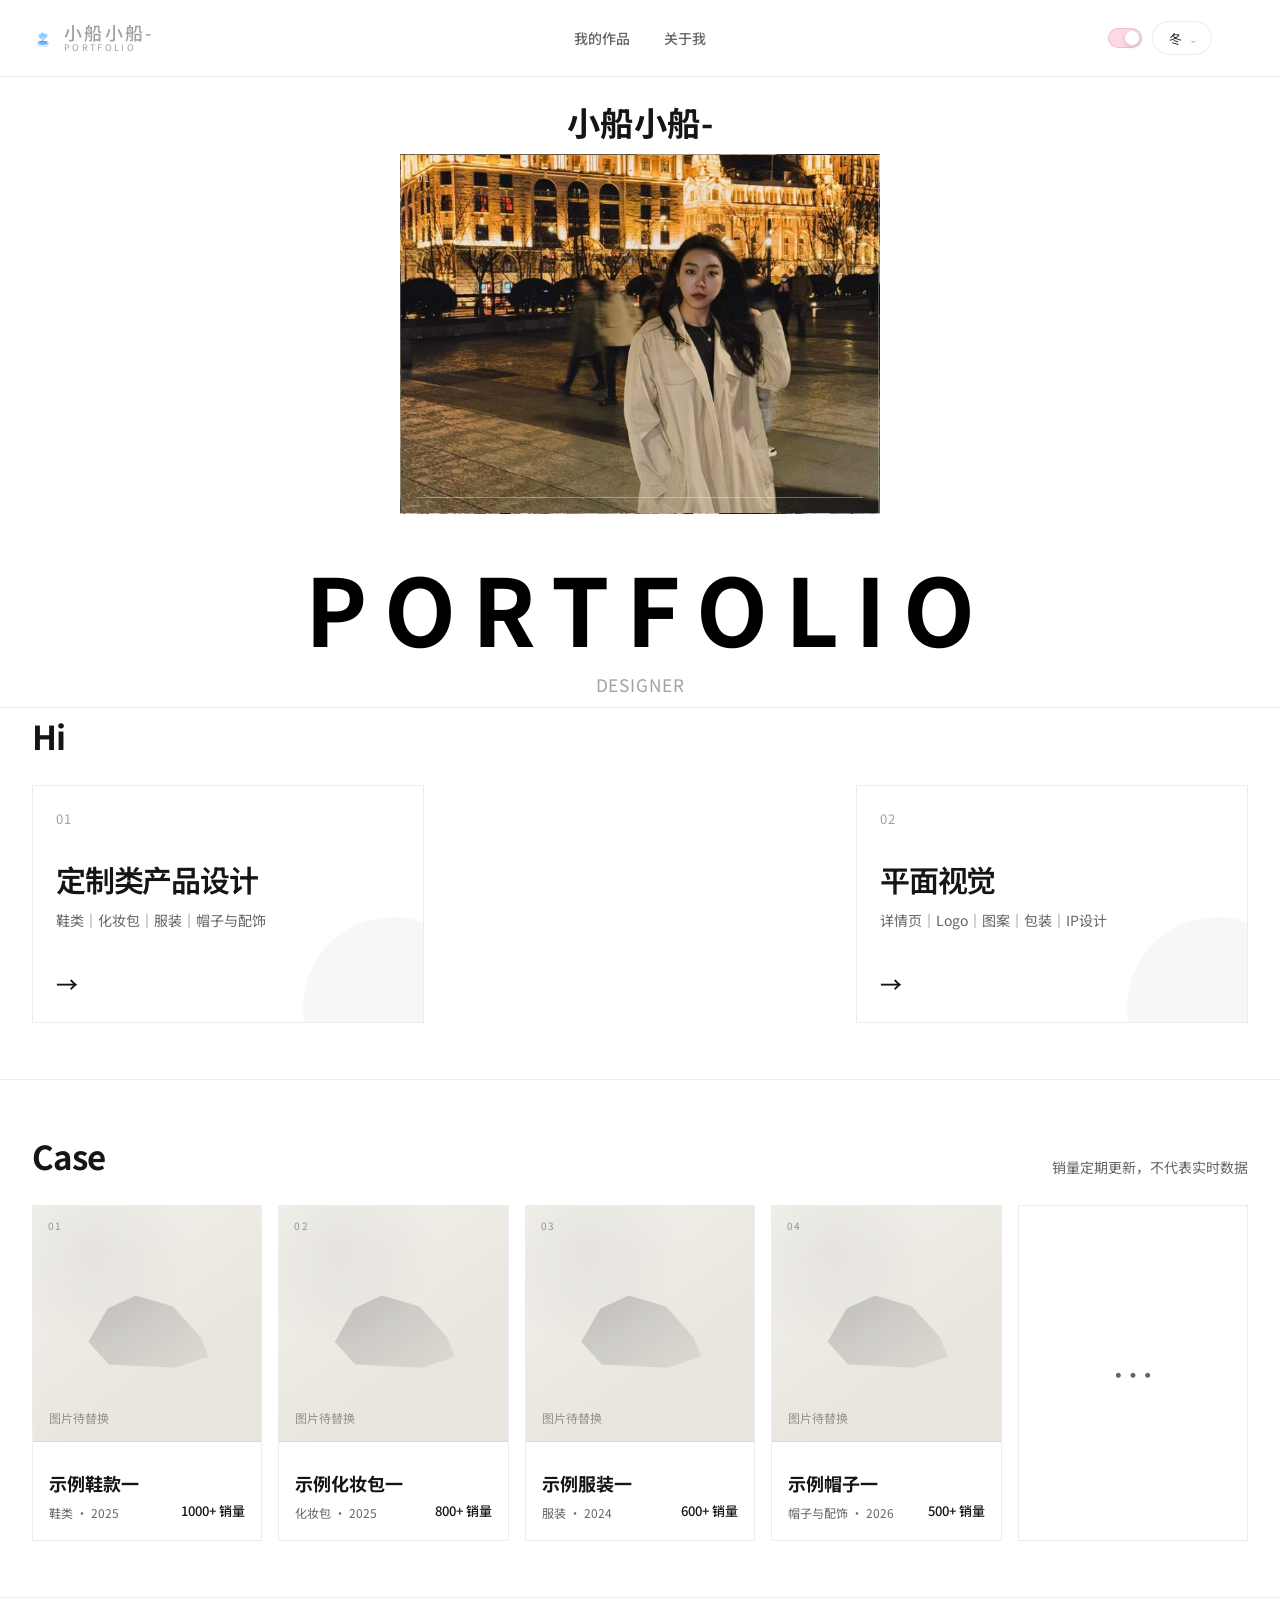
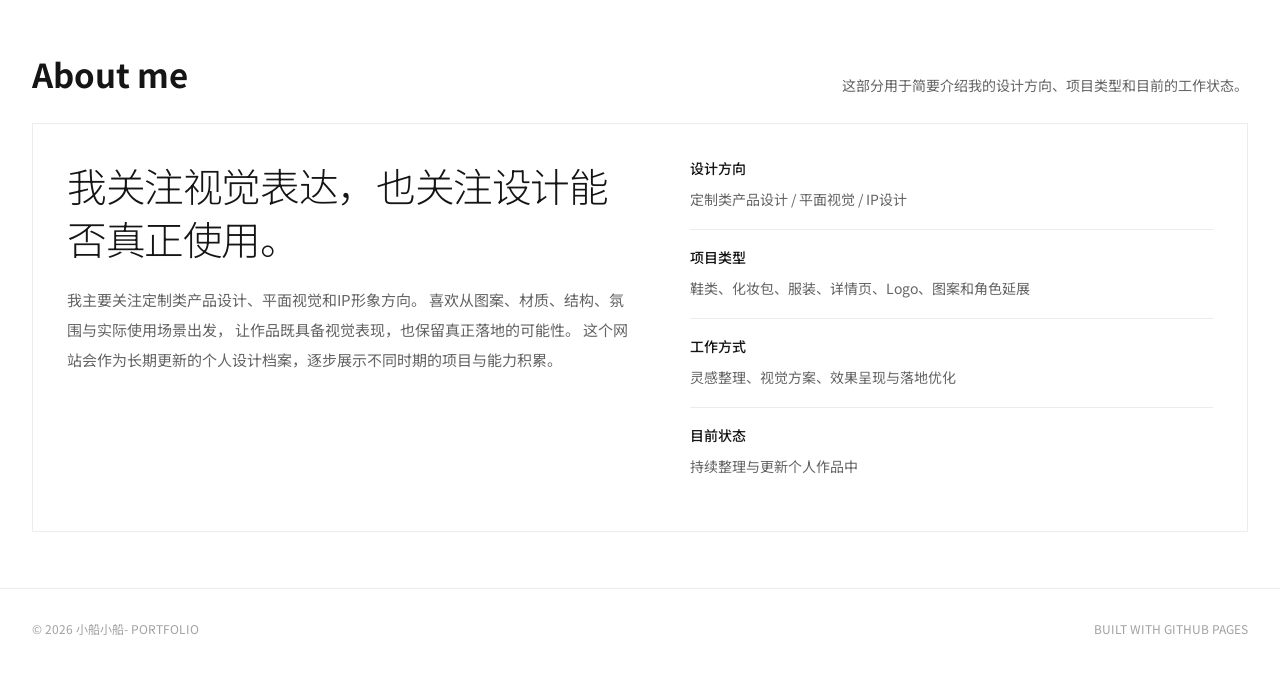
==== commit b2f090be: "Add files via upload" ====
--- a/index.html
+++ b/index.html
@@ -24,7 +24,7 @@
       }
     })();
   </script>
-  <link rel="stylesheet" href="styles.css?v=20260802-two-categories-nav-v1">
+  <link rel="stylesheet" href="styles.css?v=20260802-hi-case-layout-v1">
   <link rel="icon" href="data:image/svg+xml,%3Csvg xmlns='http://www.w3.org/2000/svg' viewBox='0 0 64 64'%3E%3Cpath d='M13 46C15.5 49.5 21.5 52 32 52C42.5 52 48.5 49.5 51 46H13Z' fill='%236EB8FF'/%3E%3Cpath d='M18 41H46L42.5 46H21.5L18 41Z' fill='%234F9FFF'/%3E%3Cpath d='M31 18V41' stroke='%234F9FFF' stroke-width='3.6' stroke-linecap='round'/%3E%3Cpath d='M32 21C36 17.5 42 18.2 44.4 22.2C46.8 26.2 44.4 31.2 32 38C19.6 31.2 17.2 26.2 19.6 22.2C22 18.2 28 17.5 32 21Z' fill='%238ED0FF'/%3E%3Cpath d='M17 54C22 56.4 27 56.4 32 54' stroke='%23B6DEFF' stroke-width='2.8' stroke-linecap='round'/%3E%3Cpath d='M32 54C37 56.4 42 56.4 47 54' stroke='%23B6DEFF' stroke-width='2.8' stroke-linecap='round'/%3E%3Ccircle cx='32' cy='33' r='2.5' fill='%23FFF1B5'/%3E%3C/svg%3E">
 </head>
 <body>
@@ -146,7 +146,7 @@
   <section class="section featured-section" id="featured">
     <div class="container">
       <div class="section-header">
-        <h2 class="section-title">Works</h2>
+        <h2 class="section-title">Case</h2>
         <p class="section-description">
           销量定期更新，不代表实时数据
         </p>
--- a/styles.css
+++ b/styles.css
@@ -3663,25 +3663,54 @@
 }
 
 /* =========================
-   两大分类与顶部导航
+   Hi 锚点、卡片尺寸与 Case 标题
 ========================= */
+
+html {
+  scroll-behavior: smooth;
+}
+
+/* 点击“我的作品”后让 Hi 标题完整露出，不被顶部导航遮挡 */
+#categories {
+  scroll-margin-top: 92px;
+}
 
 #categories .section-header {
   display: block;
   margin-bottom: 28px;
 }
 
-#categories .category-grid {
-  grid-template-columns:
-    repeat(2, minmax(0, 1fr)) !important;
-  gap: 20px !important;
-}
-
-#categories .category-card {
-  width: 100%;
+/* 桌面端恢复上一版三列时的卡片宽度，只放在左右两端 */
+@media (min-width: 981px) {
+  #categories .category-grid {
+    grid-template-columns:
+      repeat(3, minmax(0, 1fr)) !important;
+    gap: 20px !important;
+  }
+
+  #categories .category-card:first-child {
+    grid-column: 1;
+  }
+
+  #categories .category-card:nth-child(2) {
+    grid-column: 3;
+  }
+}
+
+/* 中等屏幕保持两张卡片横向排列 */
+@media (min-width: 761px) and (max-width: 980px) {
+  #categories .category-grid {
+    grid-template-columns:
+      repeat(2, minmax(0, 1fr)) !important;
+    gap: 18px !important;
+  }
 }
 
 @media (max-width: 760px) {
+  #categories {
+    scroll-margin-top: 78px;
+  }
+
   #categories .category-grid {
     grid-template-columns: 1fr !important;
     gap: 14px !important;
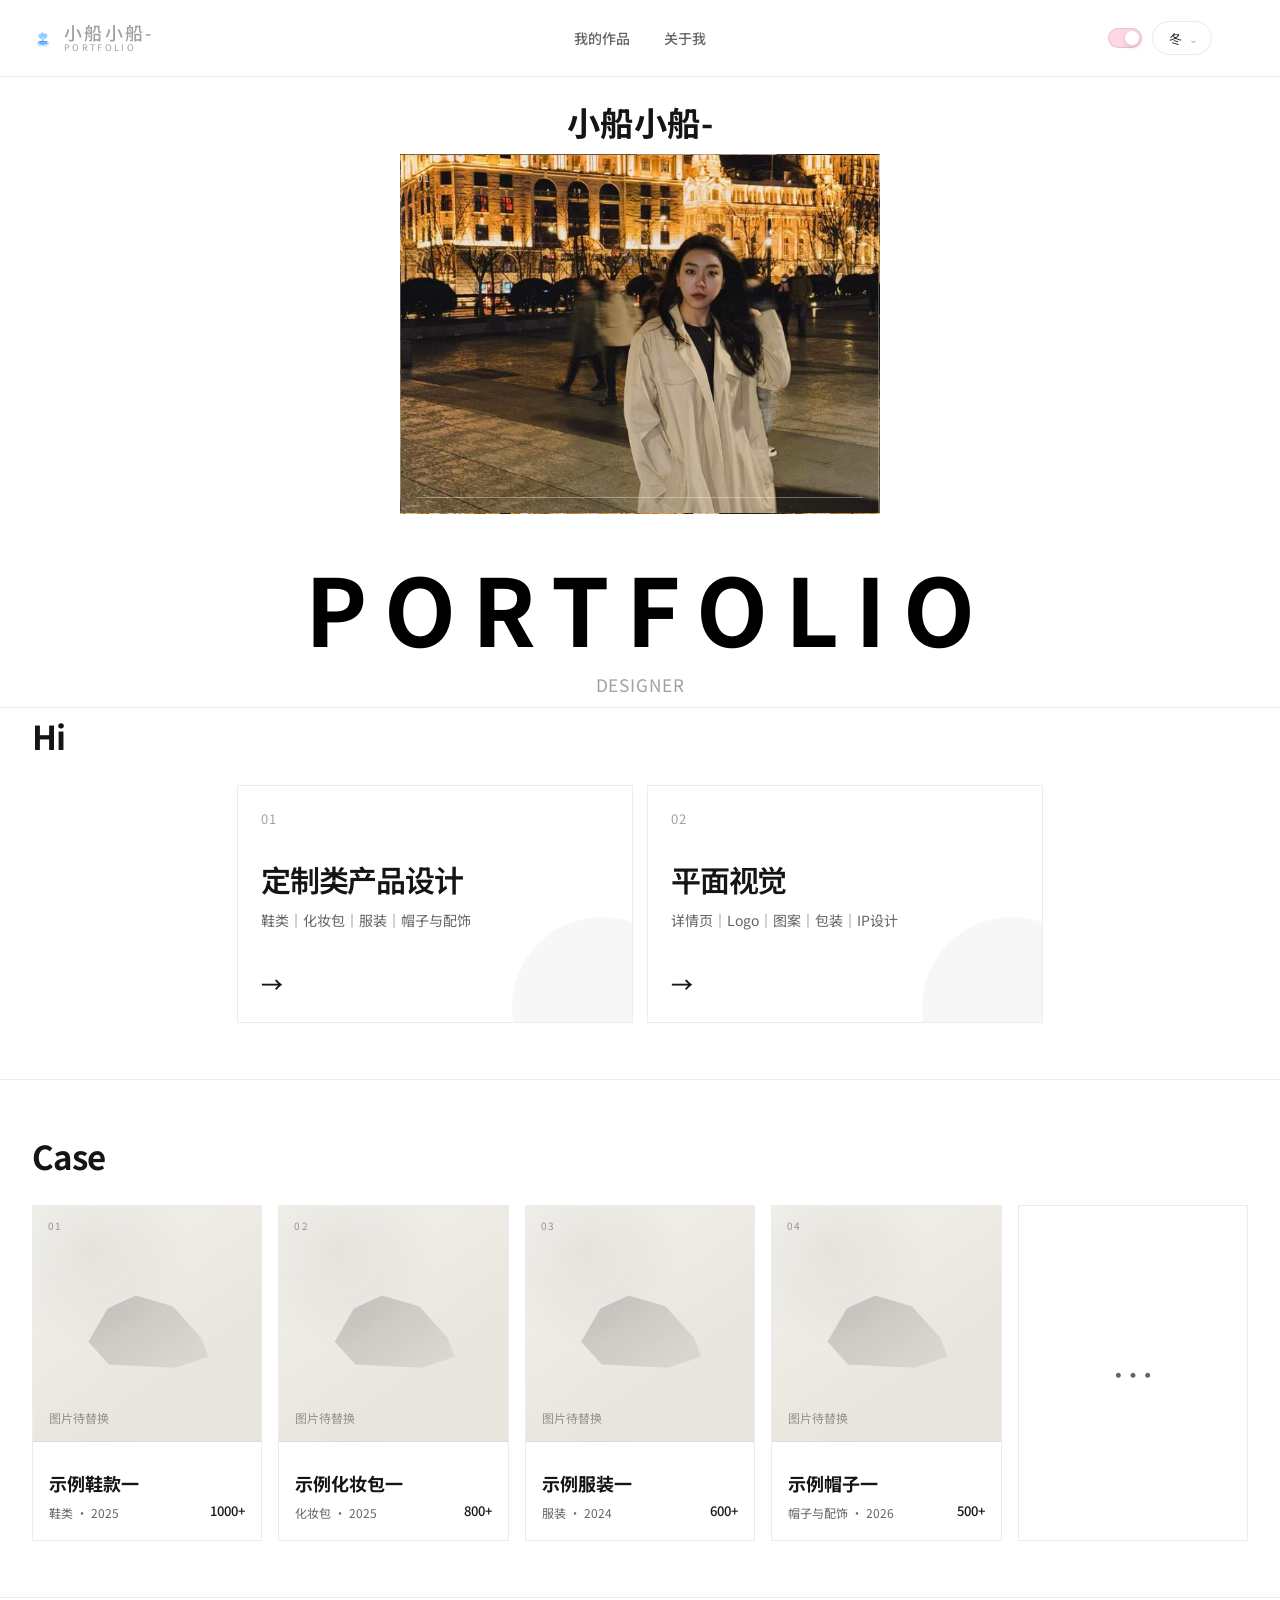
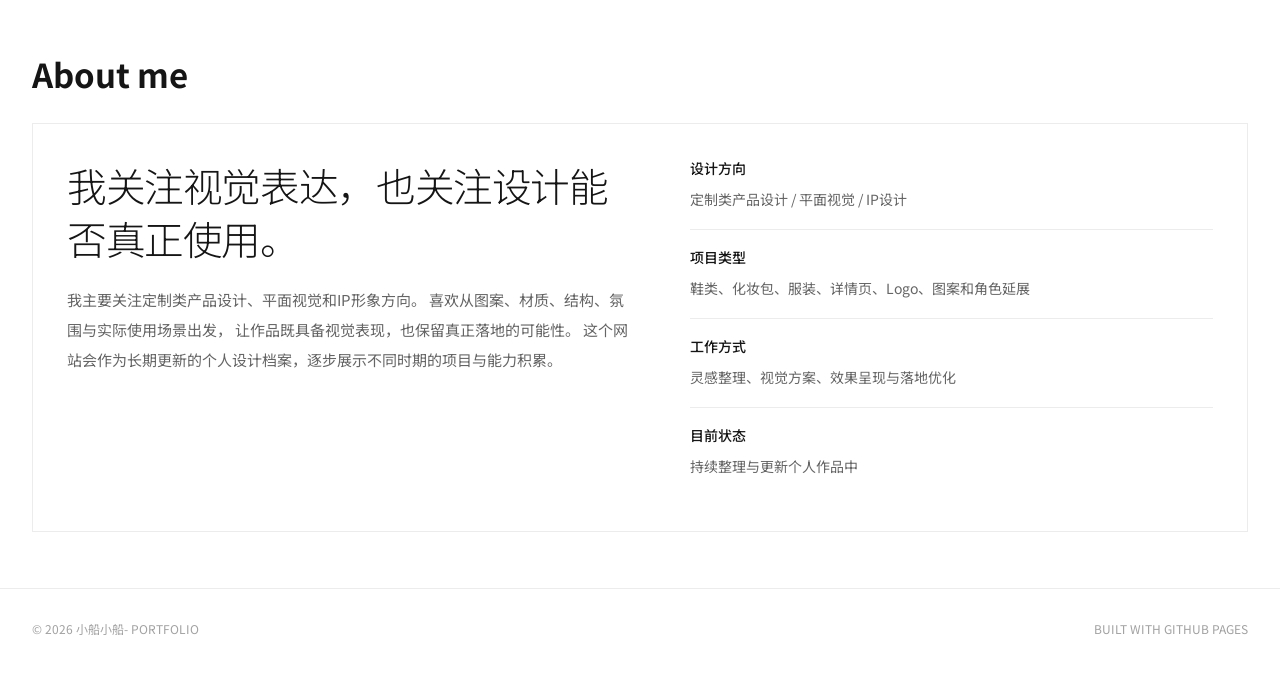
==== commit 470cf301: "Add files via upload" ====
--- a/index.html
+++ b/index.html
@@ -24,7 +24,7 @@
       }
     })();
   </script>
-  <link rel="stylesheet" href="styles.css?v=20260802-hi-case-layout-v1">
+  <link rel="stylesheet" href="styles.css?v=20260802-case-hi-spacing-v1">
   <link rel="icon" href="data:image/svg+xml,%3Csvg xmlns='http://www.w3.org/2000/svg' viewBox='0 0 64 64'%3E%3Cpath d='M13 46C15.5 49.5 21.5 52 32 52C42.5 52 48.5 49.5 51 46H13Z' fill='%236EB8FF'/%3E%3Cpath d='M18 41H46L42.5 46H21.5L18 41Z' fill='%234F9FFF'/%3E%3Cpath d='M31 18V41' stroke='%234F9FFF' stroke-width='3.6' stroke-linecap='round'/%3E%3Cpath d='M32 21C36 17.5 42 18.2 44.4 22.2C46.8 26.2 44.4 31.2 32 38C19.6 31.2 17.2 26.2 19.6 22.2C22 18.2 28 17.5 32 21Z' fill='%238ED0FF'/%3E%3Cpath d='M17 54C22 56.4 27 56.4 32 54' stroke='%23B6DEFF' stroke-width='2.8' stroke-linecap='round'/%3E%3Cpath d='M32 54C37 56.4 42 56.4 47 54' stroke='%23B6DEFF' stroke-width='2.8' stroke-linecap='round'/%3E%3Ccircle cx='32' cy='33' r='2.5' fill='%23FFF1B5'/%3E%3C/svg%3E">
 </head>
 <body>
@@ -147,9 +147,6 @@
     <div class="container">
       <div class="section-header">
         <h2 class="section-title">Case</h2>
-        <p class="section-description">
-          销量定期更新，不代表实时数据
-        </p>
       </div>
 
       <div
@@ -172,9 +169,6 @@
 
       <div class="section-header">
         <h2 class="section-title">About me</h2>
-        <p class="section-description">
-          这部分用于简要介绍我的设计方向、项目类型和目前的工作状态。
-        </p>
       </div>
 
       <div class="about-home-panel">
@@ -234,7 +228,7 @@
 <script src="script.js?v=20260801-bubble-random-cute-v1"></script>
 <script src="seasonal-effects.js?v=20260801-home-update-v2"></script>
 <script src="products-data.js?v=20260801-modal-v2"></script>
-<script src="products-ui.js?v=20260801-home-update-v2"></script>
+<script src="products-ui.js?v=20260802-case-hi-spacing-v1"></script>
 
 </body>
 </html>
--- a/styles.css
+++ b/styles.css
@@ -3663,54 +3663,46 @@
 }
 
 /* =========================
-   Hi 锚点、卡片尺寸与 Case 标题
+   Case说明、销量文字与Hi位置调整
 ========================= */
 
-html {
-  scroll-behavior: smooth;
-}
-
-/* 点击“我的作品”后让 Hi 标题完整露出，不被顶部导航遮挡 */
-#categories {
-  scroll-margin-top: 92px;
-}
-
-#categories .section-header {
+#featured .section-header,
+#home-about .section-header {
   display: block;
   margin-bottom: 28px;
 }
 
-/* 桌面端恢复上一版三列时的卡片宽度，只放在左右两端 */
+/*
+  桌面端使用6等分网格：
+  第一张卡片横跨第2—3列，中心落在屏幕1/3位置；
+  第二张卡片横跨第4—5列，中心落在屏幕2/3位置。
+  卡片宽度仍等同于上一版三列布局。
+*/
 @media (min-width: 981px) {
   #categories .category-grid {
     grid-template-columns:
-      repeat(3, minmax(0, 1fr)) !important;
-    gap: 20px !important;
+      repeat(6, minmax(0, 1fr)) !important;
+    column-gap: 14px !important;
   }
 
   #categories .category-card:first-child {
-    grid-column: 1;
+    grid-column: 2 / span 2;
   }
 
   #categories .category-card:nth-child(2) {
-    grid-column: 3;
-  }
-}
-
-/* 中等屏幕保持两张卡片横向排列 */
+    grid-column: 4 / span 2;
+  }
+}
+
 @media (min-width: 761px) and (max-width: 980px) {
   #categories .category-grid {
     grid-template-columns:
       repeat(2, minmax(0, 1fr)) !important;
-    gap: 18px !important;
+    gap: 16px !important;
   }
 }
 
 @media (max-width: 760px) {
-  #categories {
-    scroll-margin-top: 78px;
-  }
-
   #categories .category-grid {
     grid-template-columns: 1fr !important;
     gap: 14px !important;
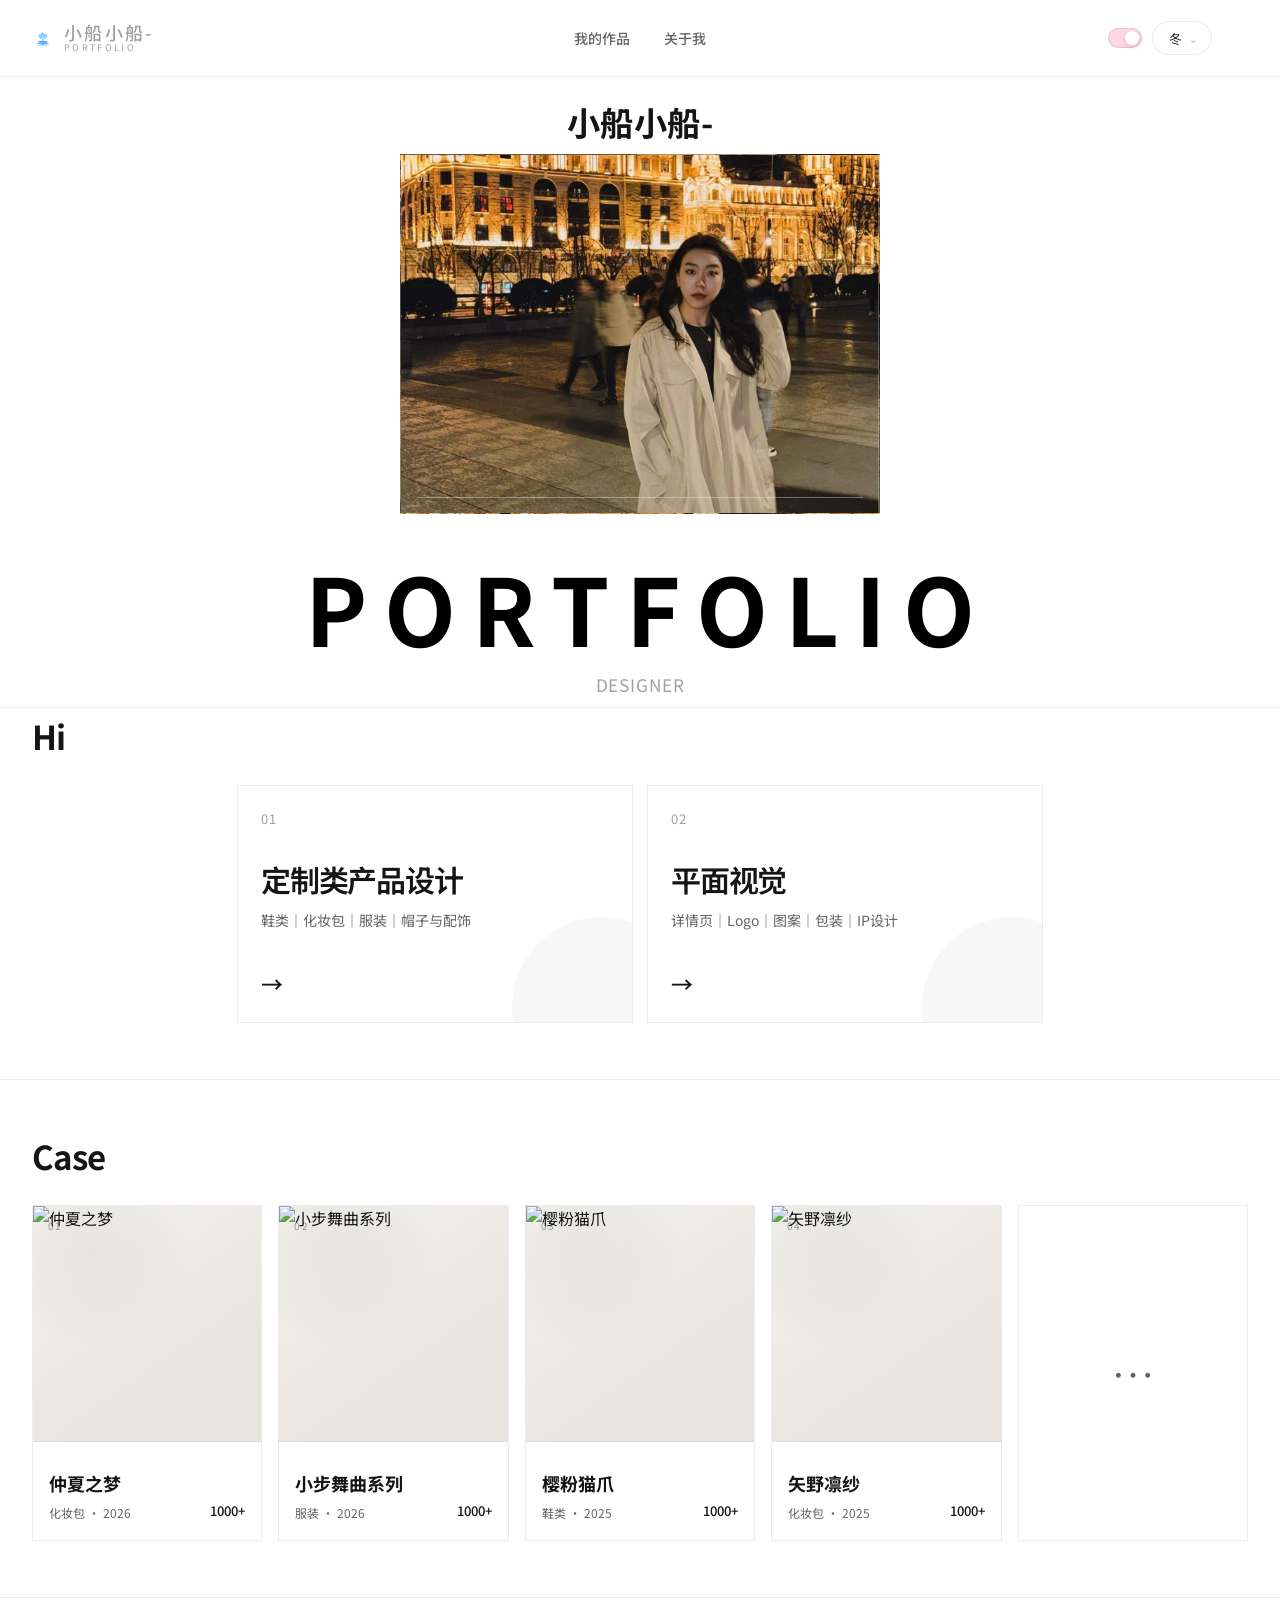
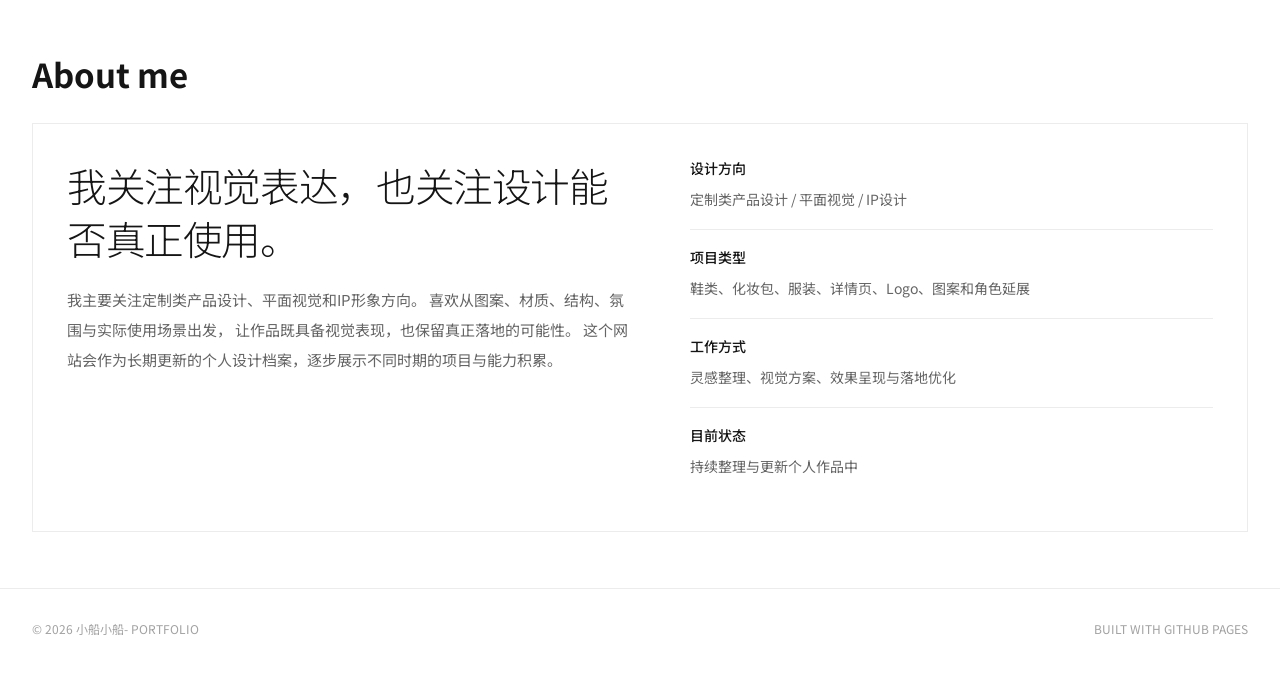
==== commit dac3fec0: "Add files via upload" ====
--- a/index.html
+++ b/index.html
@@ -227,8 +227,8 @@
 </footer>
 <script src="script.js?v=20260801-bubble-random-cute-v1"></script>
 <script src="seasonal-effects.js?v=20260801-home-update-v2"></script>
-<script src="products-data.js?v=20260801-modal-v2"></script>
-<script src="products-ui.js?v=20260802-case-hi-spacing-v1"></script>
+<script src="products-data.js?v=20260802-10-products-brand-v1"></script>
+<script src="products-ui.js?v=20260802-10-products-brand-v1"></script>
 
 </body>
 </html>
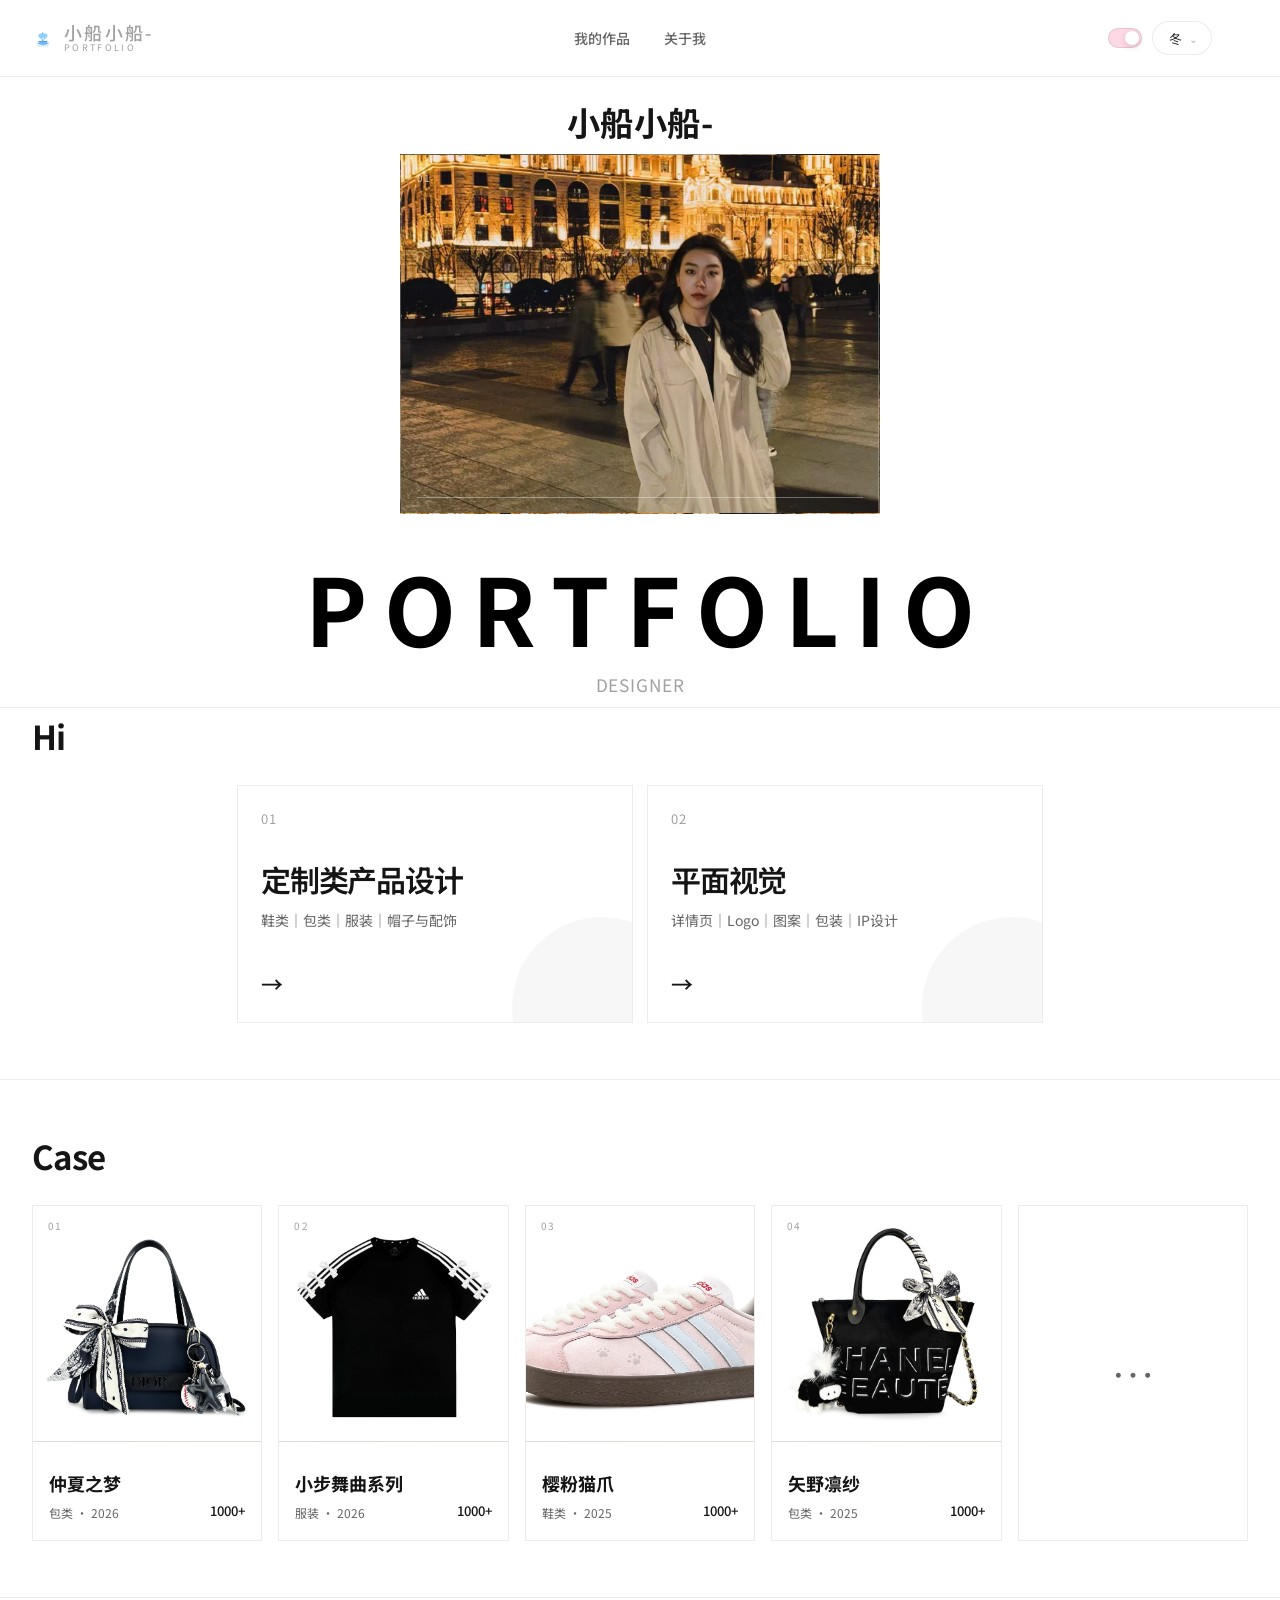
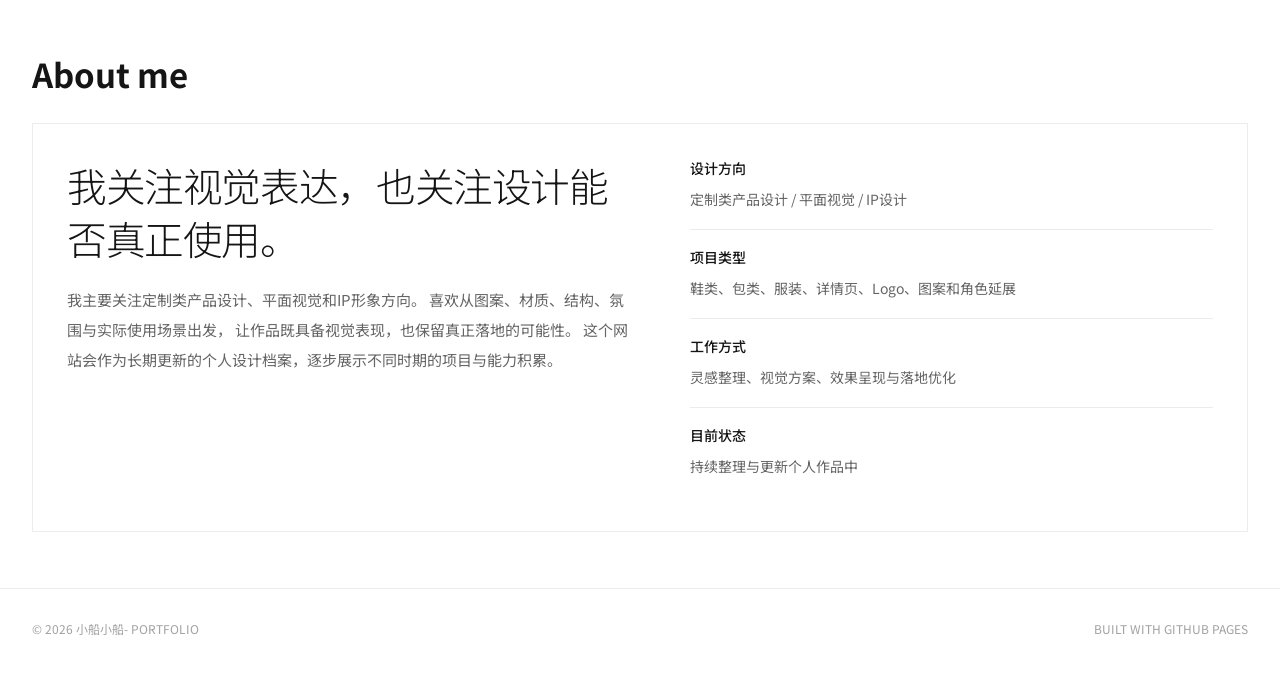
==== commit d05f9cbc: "Add files via upload" ====
--- a/index.html
+++ b/index.html
@@ -24,7 +24,7 @@
       }
     })();
   </script>
-  <link rel="stylesheet" href="styles.css?v=20260802-case-hi-spacing-v1">
+  <link rel="stylesheet" href="styles.css?v=20260802-bag-category-hi-anchor-v1">
   <link rel="icon" href="data:image/svg+xml,%3Csvg xmlns='http://www.w3.org/2000/svg' viewBox='0 0 64 64'%3E%3Cpath d='M13 46C15.5 49.5 21.5 52 32 52C42.5 52 48.5 49.5 51 46H13Z' fill='%236EB8FF'/%3E%3Cpath d='M18 41H46L42.5 46H21.5L18 41Z' fill='%234F9FFF'/%3E%3Cpath d='M31 18V41' stroke='%234F9FFF' stroke-width='3.6' stroke-linecap='round'/%3E%3Cpath d='M32 21C36 17.5 42 18.2 44.4 22.2C46.8 26.2 44.4 31.2 32 38C19.6 31.2 17.2 26.2 19.6 22.2C22 18.2 28 17.5 32 21Z' fill='%238ED0FF'/%3E%3Cpath d='M17 54C22 56.4 27 56.4 32 54' stroke='%23B6DEFF' stroke-width='2.8' stroke-linecap='round'/%3E%3Cpath d='M32 54C37 56.4 42 56.4 47 54' stroke='%23B6DEFF' stroke-width='2.8' stroke-linecap='round'/%3E%3Ccircle cx='32' cy='33' r='2.5' fill='%23FFF1B5'/%3E%3C/svg%3E">
 </head>
 <body>
@@ -50,7 +50,7 @@
 </a>
 
     <nav class="site-nav" id="siteNav">
-      <a href="#categories">我的作品</a>
+      <a href="#hi-title">我的作品</a>
       <a href="#home-about">关于我</a>
     </nav>
 
@@ -116,7 +116,7 @@
   <section class="section" id="categories">
     <div class="container">
       <div class="section-header">
-        <h2 class="section-title">Hi</h2>
+        <h2 class="section-title" id="hi-title">Hi</h2>
       </div>
 
       <div class="category-grid">
@@ -124,7 +124,7 @@
           <div class="category-number">01</div>
           <div class="category-content">
             <h3 class="category-name">定制类产品设计</h3>
-            <p class="category-detail">鞋类｜化妆包｜服装｜帽子与配饰</p>
+            <p class="category-detail">鞋类｜包类｜服装｜帽子与配饰</p>
           </div>
           <div class="category-arrow">→</div>
         </a>
@@ -196,7 +196,7 @@
 
             <div class="about-home-item">
               <strong>项目类型</strong>
-              <span>鞋类、化妆包、服装、详情页、Logo、图案和角色延展</span>
+              <span>鞋类、包类、服装、详情页、Logo、图案和角色延展</span>
             </div>
 
             <div class="about-home-item">
--- a/styles.css
+++ b/styles.css
@@ -3708,3 +3708,27 @@
     gap: 14px !important;
   }
 }
+
+/* =========================
+   包类命名、定制页标题与Hi锚点
+========================= */
+
+/* 导航跳转后，Hi标题完整显示在固定导航下方 */
+#hi-title {
+  scroll-margin-top: 106px;
+}
+
+/* 删除右侧说明后，定制类产品页标题不再保留双栏布局 */
+.custom-head-grid {
+  display: block;
+}
+
+.custom-page-title {
+  max-width: none;
+}
+
+@media (max-width: 760px) {
+  #hi-title {
+    scroll-margin-top: 88px;
+  }
+}
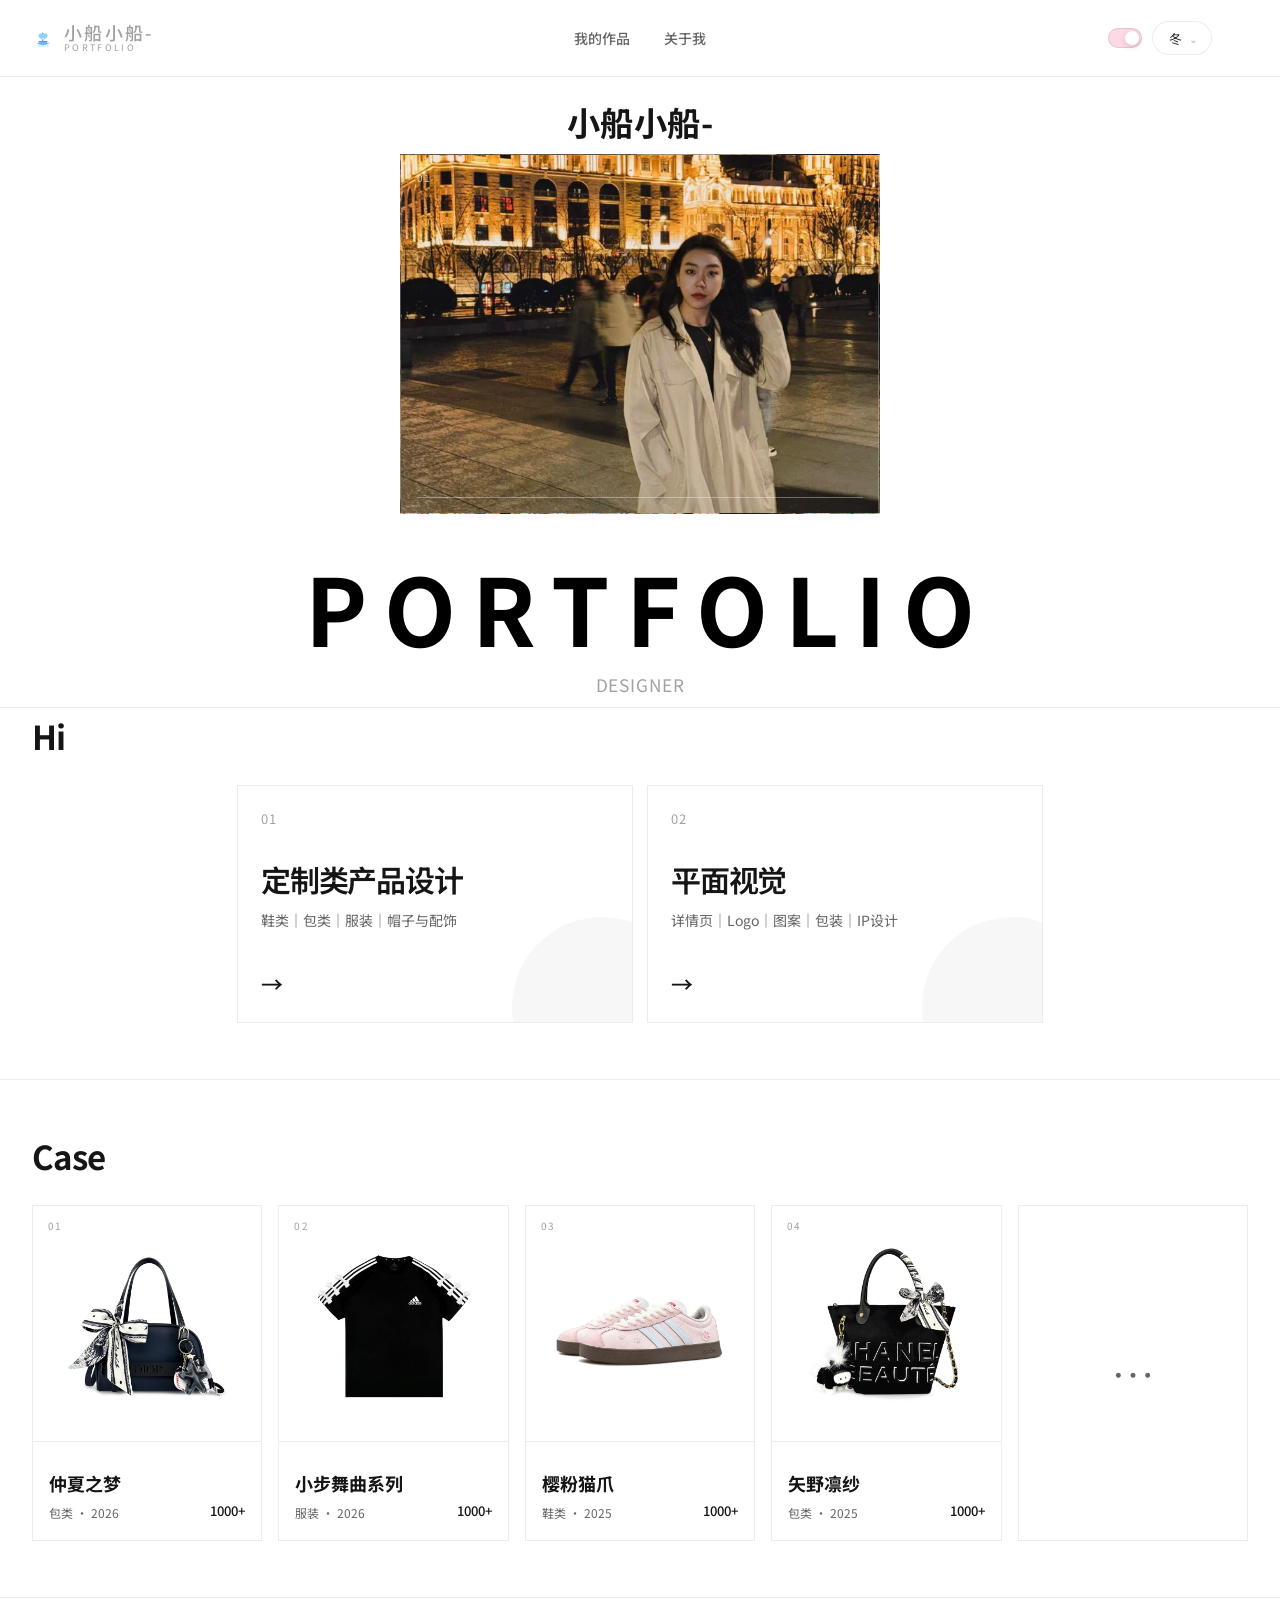
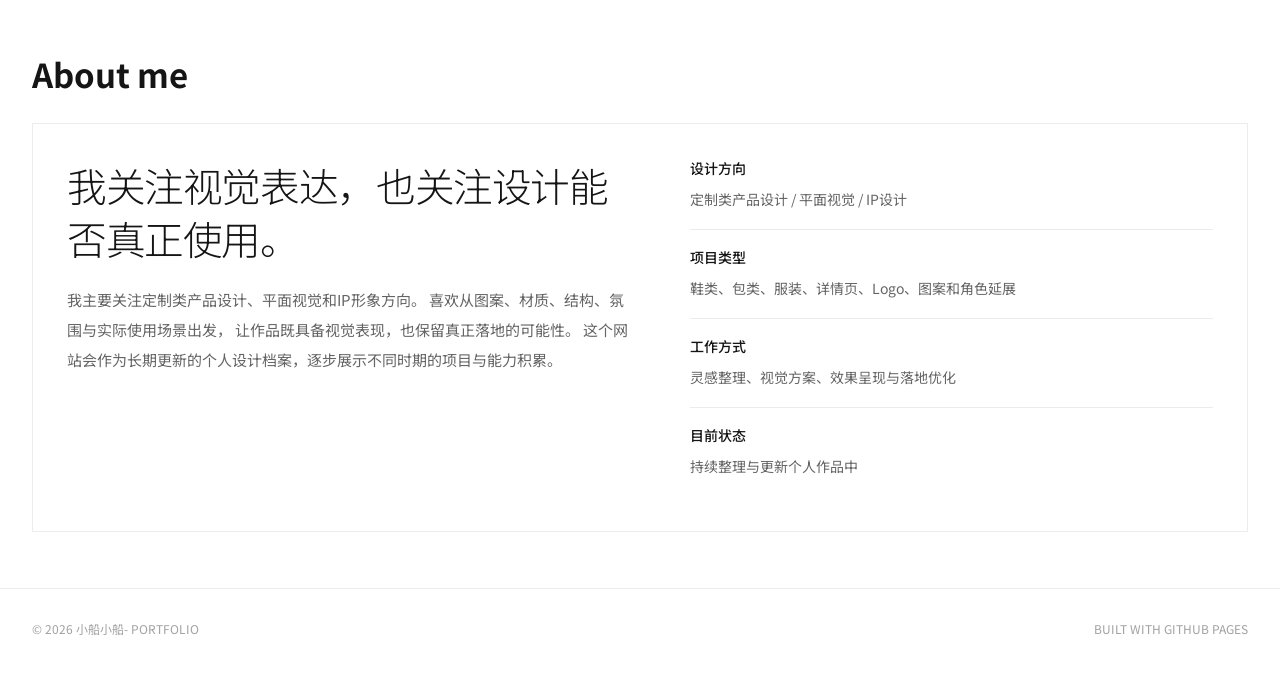
==== commit 1021c34e: "Add files via upload" ====
--- a/index.html
+++ b/index.html
@@ -24,7 +24,7 @@
       }
     })();
   </script>
-  <link rel="stylesheet" href="styles.css?v=20260802-bag-category-hi-anchor-v1">
+  <link rel="stylesheet" href="styles.css?v=20260802-product-image-contain-v1">
   <link rel="icon" href="data:image/svg+xml,%3Csvg xmlns='http://www.w3.org/2000/svg' viewBox='0 0 64 64'%3E%3Cpath d='M13 46C15.5 49.5 21.5 52 32 52C42.5 52 48.5 49.5 51 46H13Z' fill='%236EB8FF'/%3E%3Cpath d='M18 41H46L42.5 46H21.5L18 41Z' fill='%234F9FFF'/%3E%3Cpath d='M31 18V41' stroke='%234F9FFF' stroke-width='3.6' stroke-linecap='round'/%3E%3Cpath d='M32 21C36 17.5 42 18.2 44.4 22.2C46.8 26.2 44.4 31.2 32 38C19.6 31.2 17.2 26.2 19.6 22.2C22 18.2 28 17.5 32 21Z' fill='%238ED0FF'/%3E%3Cpath d='M17 54C22 56.4 27 56.4 32 54' stroke='%23B6DEFF' stroke-width='2.8' stroke-linecap='round'/%3E%3Cpath d='M32 54C37 56.4 42 56.4 47 54' stroke='%23B6DEFF' stroke-width='2.8' stroke-linecap='round'/%3E%3Ccircle cx='32' cy='33' r='2.5' fill='%23FFF1B5'/%3E%3C/svg%3E">
 </head>
 <body>
--- a/styles.css
+++ b/styles.css
@@ -3732,3 +3732,64 @@
     scroll-margin-top: 88px;
   }
 }
+
+/* =========================
+   产品图片完整显示
+========================= */
+
+/* 首页 Case 与定制类产品列表 */
+.portfolio-product-image {
+  display: flex !important;
+  align-items: center;
+  justify-content: center;
+  padding: 22px !important;
+  background: #ffffff !important;
+}
+
+.portfolio-product-image img {
+  width: 100% !important;
+  height: 100% !important;
+  display: block;
+  object-fit: contain !important;
+  object-position: center !important;
+}
+
+/* 产品详情弹窗 */
+.modal-carousel {
+  background: #ffffff !important;
+}
+
+.modal-slide {
+  display: flex;
+  align-items: center;
+  justify-content: center;
+  padding: 34px 48px !important;
+  background: #ffffff;
+}
+
+.modal-slide img {
+  width: 100% !important;
+  height: 100% !important;
+  display: block;
+  object-fit: contain !important;
+  object-position: center !important;
+}
+
+/* 箭头保持在图片区域两侧，不遮住产品主体 */
+.modal-carousel-button.previous {
+  left: 16px;
+}
+
+.modal-carousel-button.next {
+  right: 16px;
+}
+
+@media (max-width: 760px) {
+  .portfolio-product-image {
+    padding: 16px !important;
+  }
+
+  .modal-slide {
+    padding: 22px 18px !important;
+  }
+}
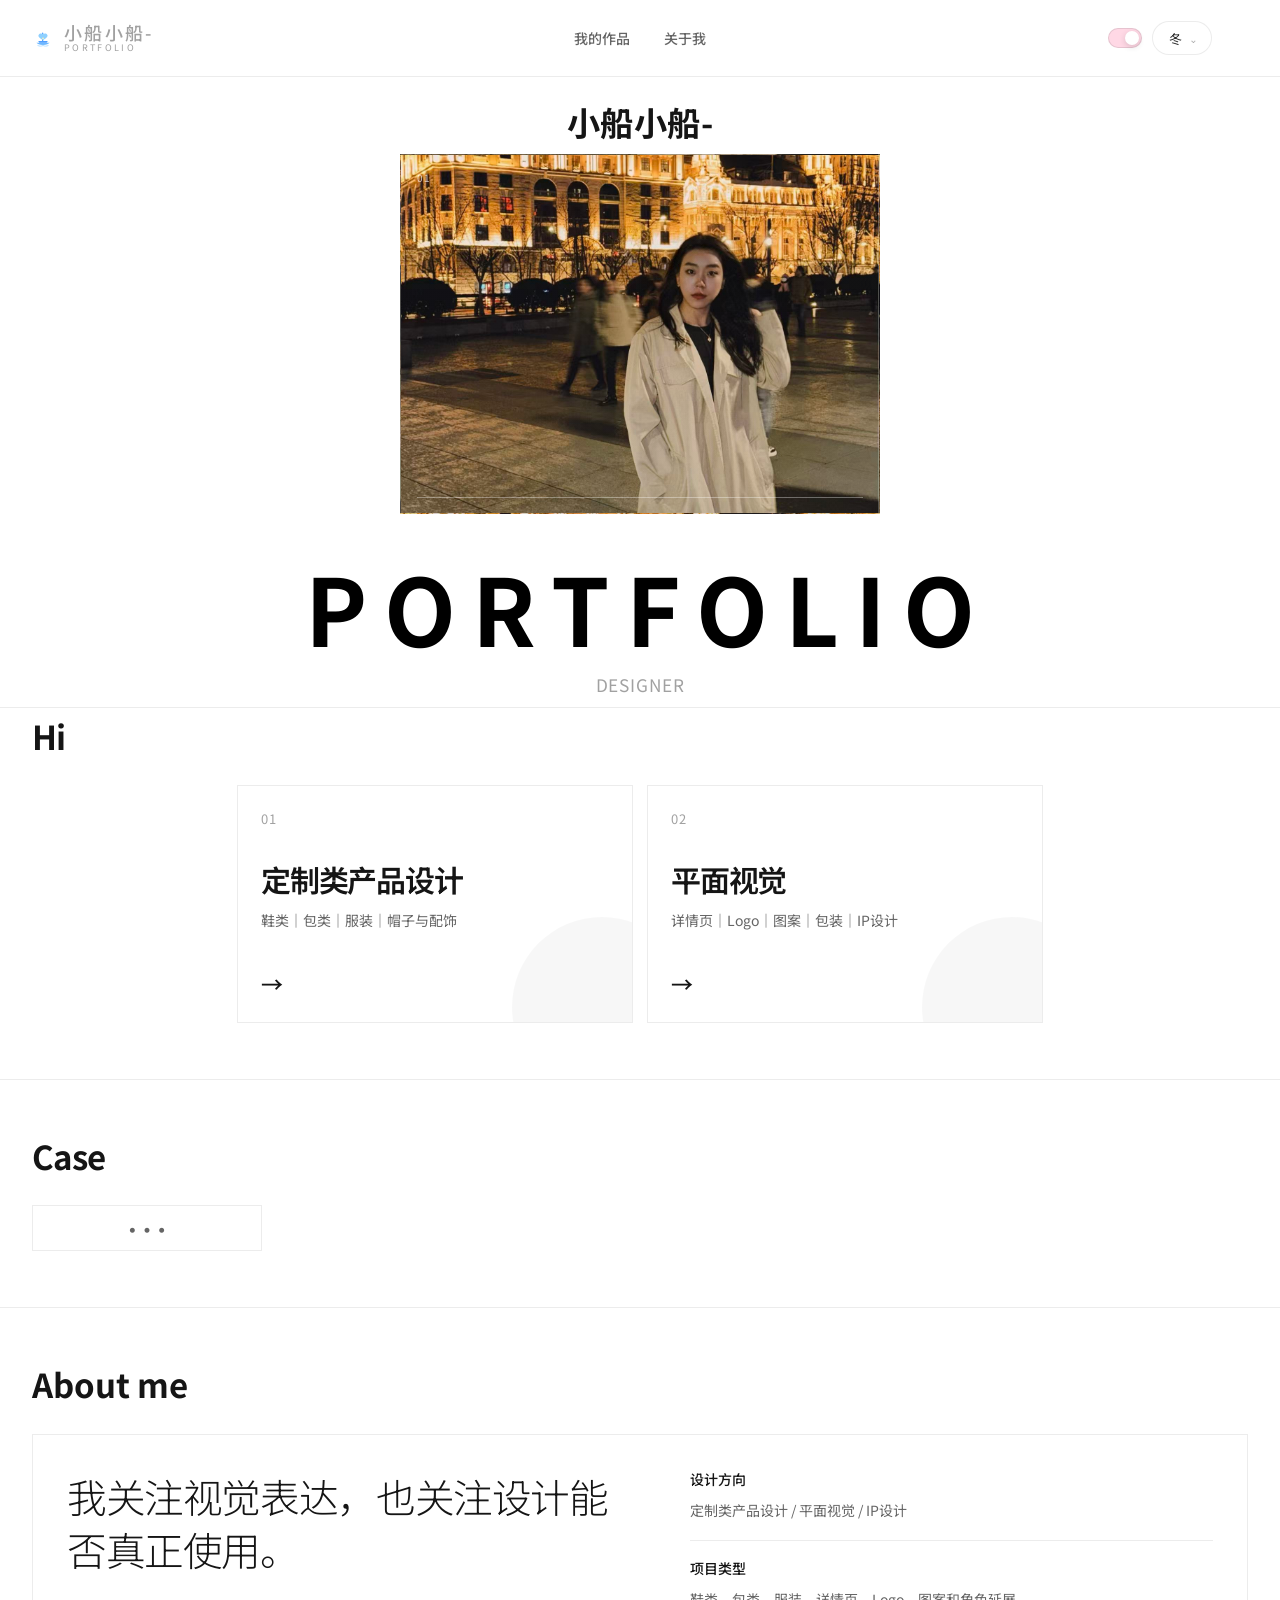
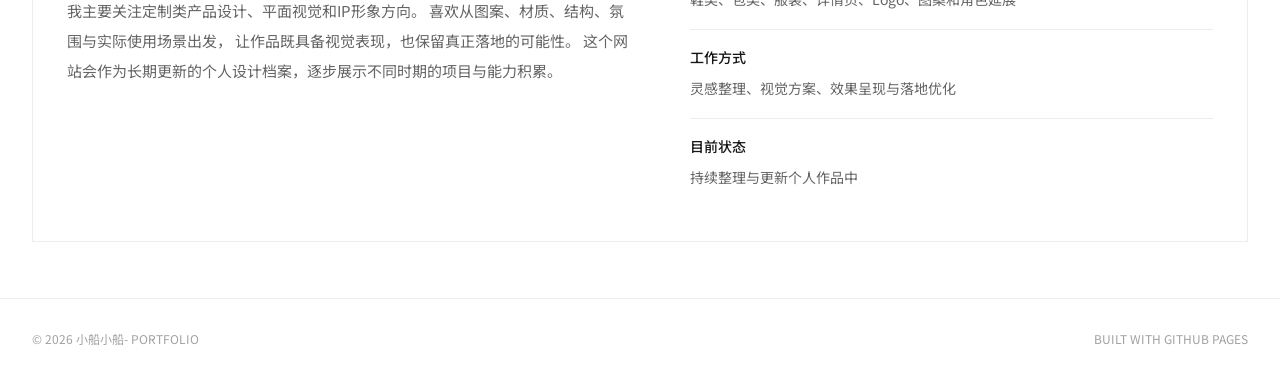
==== commit 86429b22: "Add files via upload" ====
--- a/index.html
+++ b/index.html
@@ -227,8 +227,8 @@
 </footer>
 <script src="script.js?v=20260801-bubble-random-cute-v1"></script>
 <script src="seasonal-effects.js?v=20260801-home-update-v2"></script>
-<script src="products-data.js?v=20260802-10-products-brand-v1"></script>
-<script src="products-ui.js?v=20260802-10-products-brand-v1"></script>
+<script src="products-data.js?v=20260802-case-fixed-order-v1"></script>
+<script src="products-ui.js?v=20260802-case-fixed-order-v1"></script>
 
 </body>
 </html>
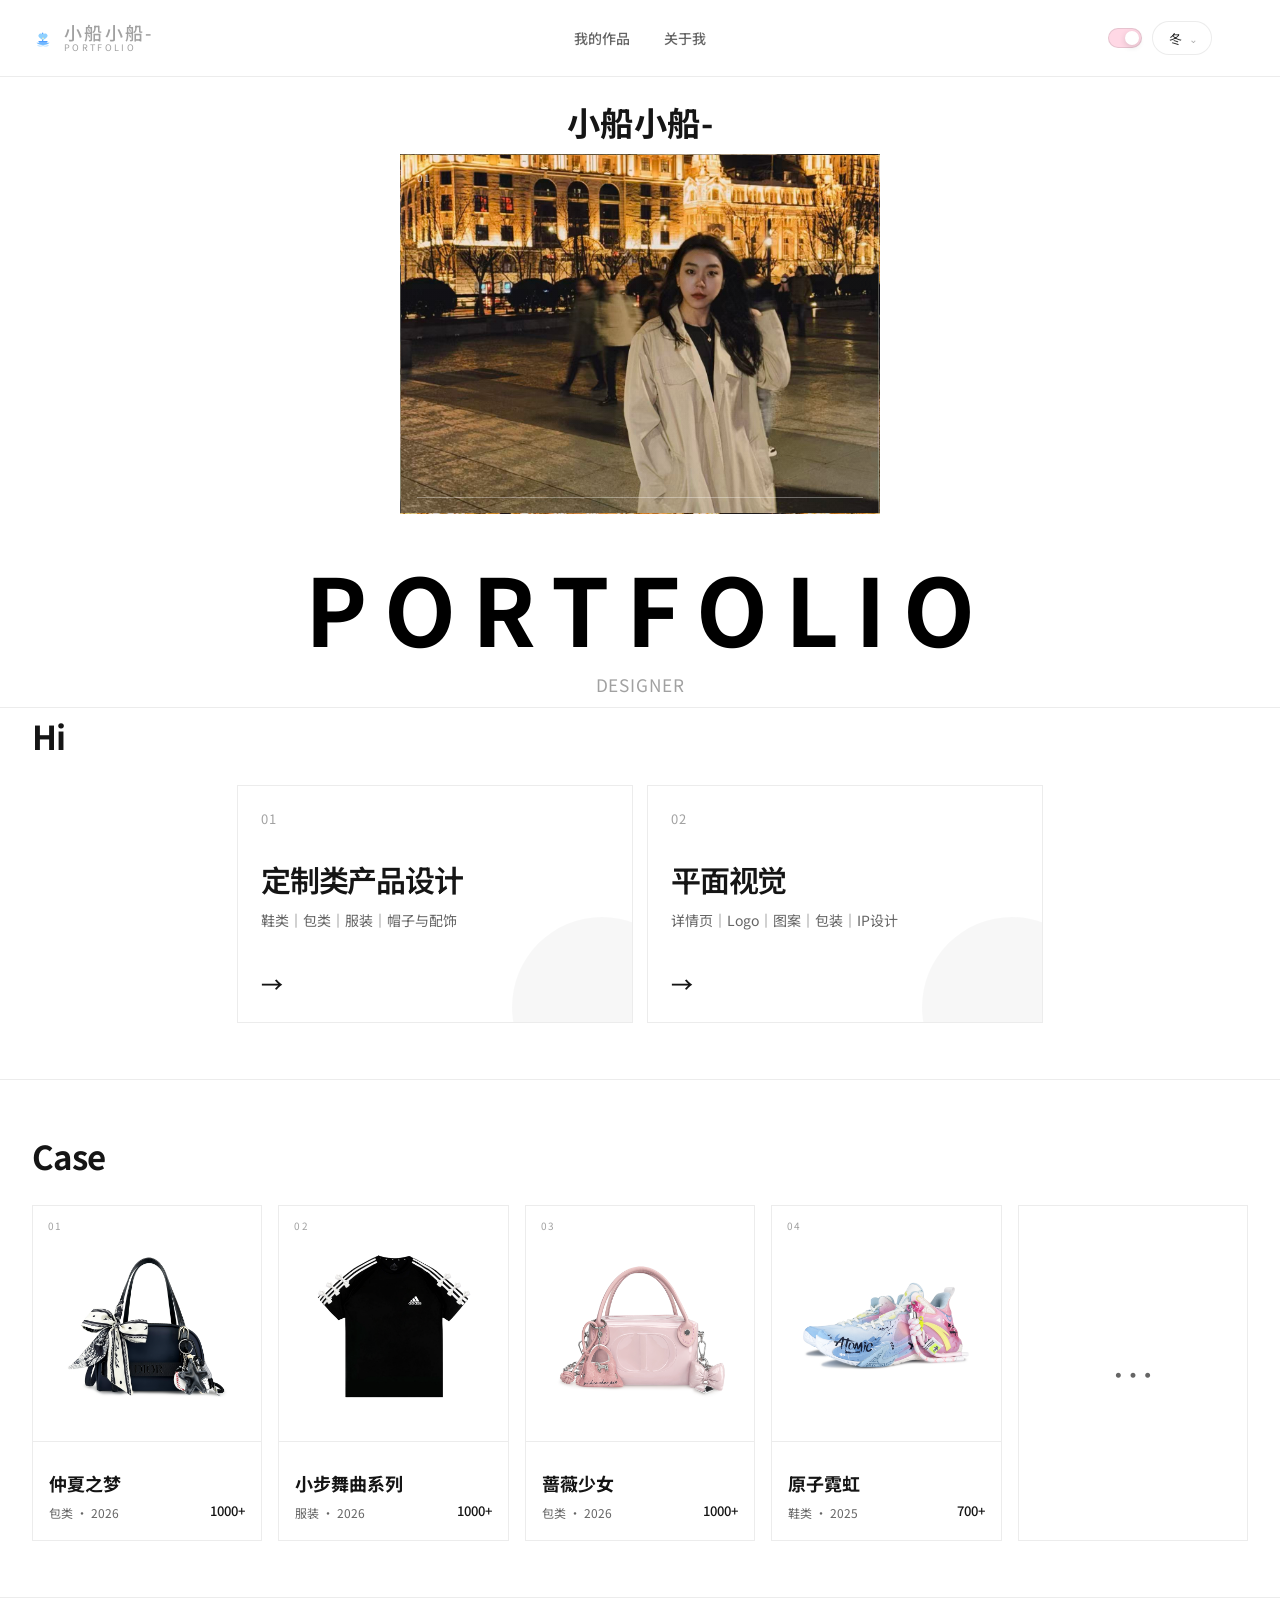
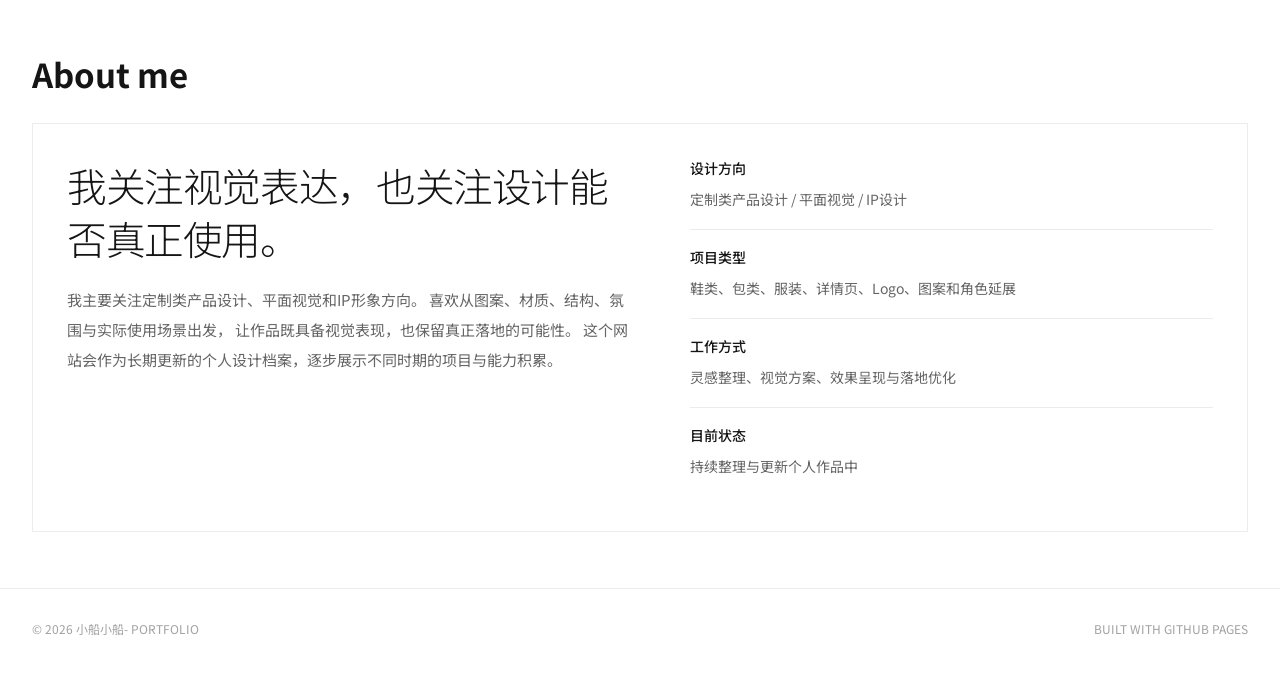
==== commit 0289d184: "Add files via upload" ====
--- a/index.html
+++ b/index.html
@@ -227,8 +227,8 @@
 </footer>
 <script src="script.js?v=20260801-bubble-random-cute-v1"></script>
 <script src="seasonal-effects.js?v=20260801-home-update-v2"></script>
-<script src="products-data.js?v=20260802-case-fixed-order-v1"></script>
-<script src="products-ui.js?v=20260802-case-fixed-order-v1"></script>
+<script src="products-data.js?v=20260802-case-fixed-order-v2"></script>
+<script src="products-ui.js?v=20260802-case-fixed-order-v2"></script>
 
 </body>
 </html>
